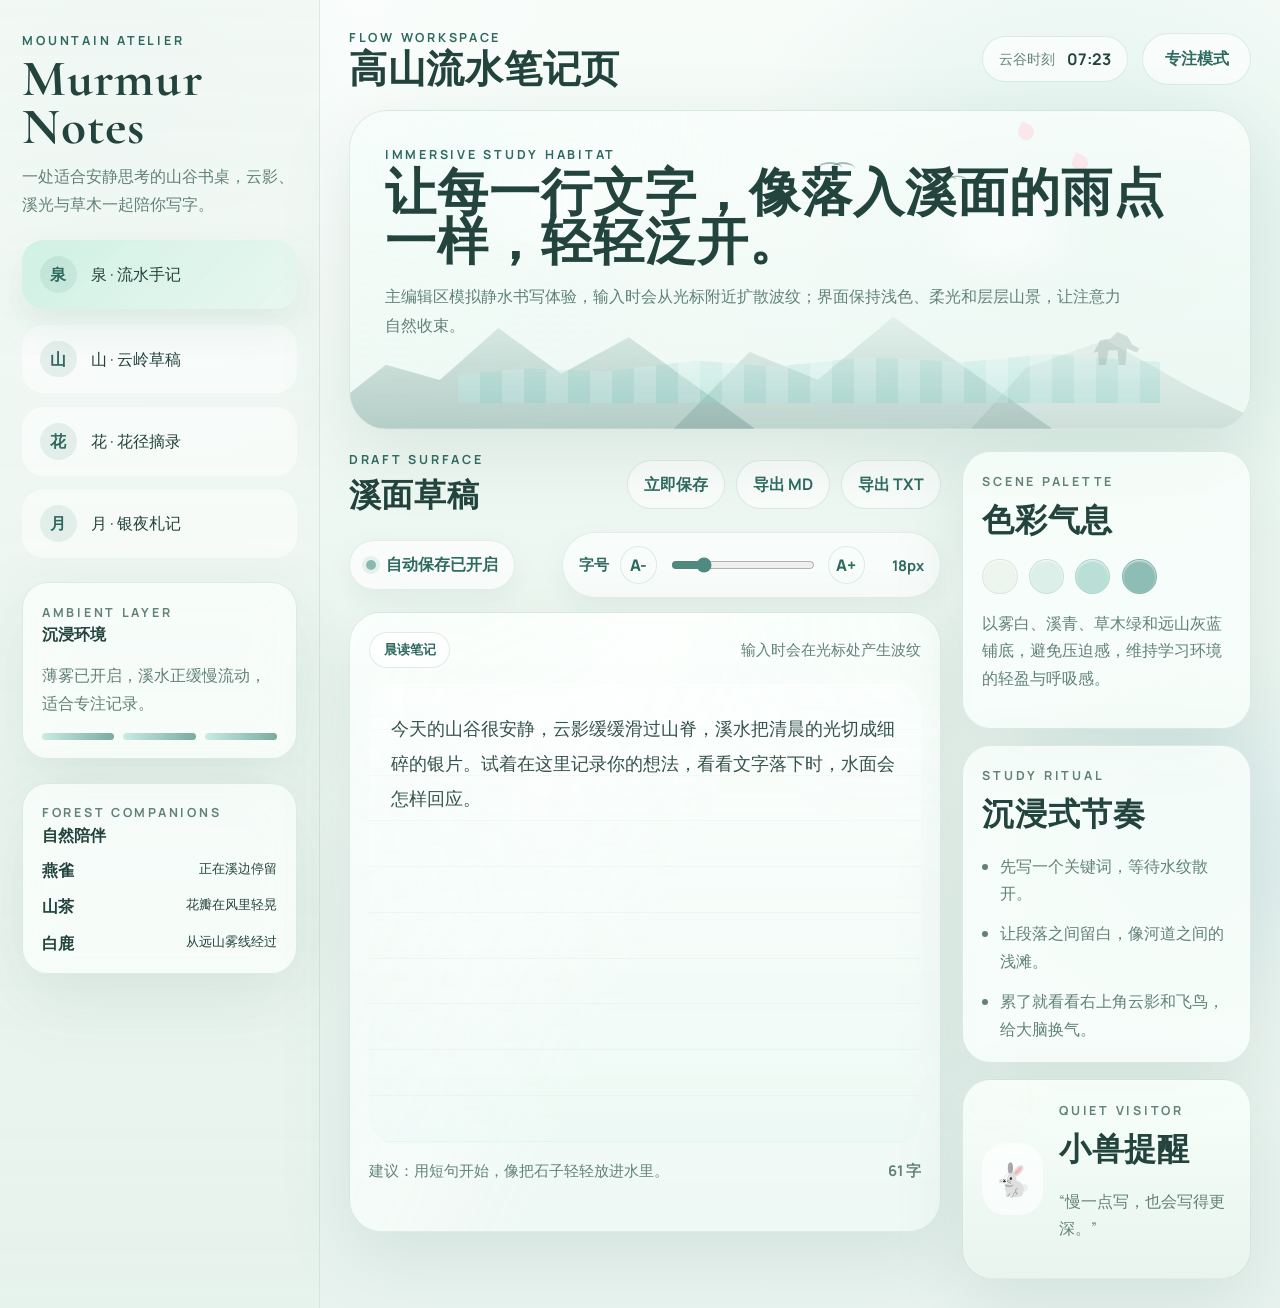
==== index.html @ 735c00b2 "Align sidebar labels on homepage" ====
<!DOCTYPE html>
<html lang="zh-CN">
<head>
  <meta charset="UTF-8">
  <meta name="viewport" content="width=device-width, initial-scale=1.0">
  <title>山溪笔记工作区</title>
  <link rel="preconnect" href="https://fonts.googleapis.com">
  <link rel="preconnect" href="https://fonts.gstatic.com" crossorigin>
  <link href="https://fonts.googleapis.com/css2?family=Cormorant+Garamond:wght@500;600;700&family=Manrope:wght@400;500;600;700&display=swap" rel="stylesheet">
  <link rel="stylesheet" href="./styles.css">
</head>
<body>
  <div class="app-shell">
    <aside class="sidebar">
      <div class="brand-block">
        <p class="eyebrow">Mountain Atelier</p>
        <h1>Murmur Notes</h1>
        <p class="brand-copy">一处适合安静思考的山谷书桌，云影、溪光与草木一起陪你写字。</p>
      </div>

      <nav class="sidebar-nav" aria-label="主导航">
        <a class="nav-item active" href="./index.html" aria-current="page">
          <span class="nav-icon">泉</span>
          <span>泉 · 流水手记</span>
        </a>
        <a class="nav-item" href="./mountain.html">
          <span class="nav-icon">山</span>
          <span>山 · 云岭草稿</span>
        </a>
        <a class="nav-item" href="./flower.html">
          <span class="nav-icon">花</span>
          <span>花 · 花径摘录</span>
        </a>
        <a class="nav-item" href="./moon.html">
          <span class="nav-icon">月</span>
          <span>月 · 银夜札记</span>
        </a>
      </nav>

      <section class="sidebar-card ambient-card">
        <div class="card-head">
          <p class="eyebrow">Ambient Layer</p>
          <strong>沉浸环境</strong>
        </div>
        <p>薄雾已开启，溪水正缓慢流动，适合专注记录。</p>
        <div class="ambient-meter" aria-hidden="true">
          <span></span>
          <span></span>
          <span></span>
        </div>
      </section>

      <section class="sidebar-card companions-card">
        <div class="card-head">
          <p class="eyebrow">Forest Companions</p>
          <strong>自然陪伴</strong>
        </div>
        <ul class="companion-list">
          <li><span>燕雀</span><small>正在溪边停留</small></li>
          <li><span>山茶</span><small>花瓣在风里轻晃</small></li>
          <li><span>白鹿</span><small>从远山雾线经过</small></li>
        </ul>
      </section>
    </aside>

    <main class="workspace">
      <header class="topbar">
        <div>
          <p class="eyebrow">Flow Workspace</p>
          <h2>高山流水笔记页</h2>
        </div>
        <div class="topbar-actions">
          <div class="time-pill">
            <span>云谷时刻</span>
            <strong id="clock">--:--</strong>
          </div>
          <button class="pill-button" type="button">专注模式</button>
        </div>
      </header>

      <section class="hero-panel">
        <div class="hero-backdrop" aria-hidden="true">
          <div class="mountain mountain-a"></div>
          <div class="mountain mountain-b"></div>
          <div class="mountain mountain-c"></div>
          <div class="river"></div>
          <div class="mist mist-a"></div>
          <div class="mist mist-b"></div>
          <div class="petal petal-a"></div>
          <div class="petal petal-b"></div>
          <div class="bird bird-a"></div>
          <div class="bird bird-b"></div>
          <div class="deer"></div>
        </div>

        <div class="hero-copy">
          <p class="eyebrow">Immersive Study Habitat</p>
          <h3>让每一行文字，像落入溪面的雨点一样，轻轻泛开。</h3>
          <p>主编辑区模拟静水书写体验，输入时会从光标附近扩散波纹；界面保持浅色、柔光和层层山景，让注意力自然收束。</p>
        </div>
      </section>

      <section class="content-grid">
        <section class="editor-panel">
          <div class="panel-head">
            <div>
              <p class="eyebrow">Draft Surface</p>
              <h3>溪面草稿</h3>
            </div>
            <div class="panel-tools" aria-label="编辑操作">
              <button id="saveNoteBtn" type="button">立即保存</button>
              <button id="exportMarkdownBtn" type="button">导出 MD</button>
              <button id="exportTextBtn" type="button">导出 TXT</button>
            </div>
          </div>

          <div class="editor-controls" aria-label="编辑设置">
            <div class="workspace-meta">
              <div class="save-state" id="saveState" data-state="saved">
                <span class="save-dot" aria-hidden="true"></span>
                <strong id="saveStateText">自动保存已开启</strong>
              </div>
            </div>
            <div class="font-size-control">
              <span class="control-label">字号</span>
              <button class="size-button" id="decreaseFont" type="button" aria-label="减小字号">A-</button>
              <input
                class="size-slider"
                id="fontSizeSlider"
                type="range"
                min="16"
                max="26"
                step="1"
                value="18"
                aria-label="调整编辑区字号"
              >
              <button class="size-button" id="increaseFont" type="button" aria-label="增大字号">A+</button>
              <strong class="size-value" id="fontSizeValue">18px</strong>
            </div>
          </div>

          <div class="editor-wrap" id="editorWrap">
            <div class="water-sheen" aria-hidden="true"></div>
            <div class="editor-header">
              <span class="tag">晨读笔记</span>
              <span class="hint">输入时会在光标处产生波纹</span>
            </div>
            <div
              class="editor"
              id="editor"
              contenteditable="true"
              spellcheck="false"
              aria-label="笔记编辑区"
            >今天的山谷很安静，云影缓缓滑过山脊，溪水把清晨的光切成细碎的银片。试着在这里记录你的想法，看看文字落下时，水面会怎样回应。</div>
            <div class="editor-footer">
              <span>建议：用短句开始，像把石子轻轻放进水里。</span>
              <strong id="charCount">52 字</strong>
            </div>
            <div class="ripple-layer" id="rippleLayer" aria-hidden="true"></div>
          </div>
        </section>

        <aside class="insight-column">
          <article class="floating-card palette-card">
            <p class="eyebrow">Scene Palette</p>
            <h3>色彩气息</h3>
            <div class="swatches" aria-hidden="true">
              <span style="--swatch:#edf5ef;"></span>
              <span style="--swatch:#dcefe9;"></span>
              <span style="--swatch:#badfd6;"></span>
              <span style="--swatch:#8dbdb5;"></span>
            </div>
            <p>以雾白、溪青、草木绿和远山灰蓝铺底，避免压迫感，维持学习环境的轻盈与呼吸感。</p>
          </article>

          <article class="floating-card ritual-card">
            <p class="eyebrow">Study Ritual</p>
            <h3>沉浸式节奏</h3>
            <ul>
              <li>先写一个关键词，等待水纹散开。</li>
              <li>让段落之间留白，像河道之间的浅滩。</li>
              <li>累了就看看右上角云影和飞鸟，给大脑换气。</li>
            </ul>
          </article>

          <article class="floating-card creature-card">
            <div class="creature-mark" aria-hidden="true">🐇</div>
            <div>
              <p class="eyebrow">Quiet Visitor</p>
              <h3>小兽提醒</h3>
              <p>“慢一点写，也会写得更深。”</p>
            </div>
          </article>
        </aside>
      </section>
    </main>
  </div>

  <script src="./script.js"></script>
</body>
</html>
---- styles.css ----
:root {
  --bg: #eef6f0;
  --bg-soft: #f8fbf7;
  --panel: rgba(251, 255, 252, 0.72);
  --panel-strong: rgba(248, 254, 251, 0.88);
  --line: rgba(76, 121, 110, 0.14);
  --text: #23433d;
  --muted: #62817a;
  --accent: #4d8a7f;
  --accent-deep: #2f6a60;
  --glow: rgba(106, 185, 170, 0.22);
  --shadow: 0 24px 70px rgba(83, 125, 113, 0.14);
}

* {
  box-sizing: border-box;
}

html {
  scroll-behavior: smooth;
}

body {
  margin: 0;
  min-height: 100vh;
  font-family: "Manrope", "Segoe UI", sans-serif;
  color: var(--text);
  background:
    radial-gradient(circle at top left, rgba(255, 255, 255, 0.92), transparent 32%),
    radial-gradient(circle at 85% 18%, rgba(161, 215, 202, 0.28), transparent 24%),
    linear-gradient(180deg, #f7fcf9 0%, #edf7f1 42%, #e8f3ef 100%);
  overflow-x: hidden;
}

body::before,
body::after {
  content: "";
  position: fixed;
  inset: auto;
  pointer-events: none;
  z-index: 0;
}

body::before {
  top: -12rem;
  left: -10rem;
  width: 34rem;
  height: 34rem;
  background: radial-gradient(circle, rgba(194, 232, 220, 0.42), transparent 62%);
  filter: blur(10px);
}

body::after {
  right: -8rem;
  bottom: -10rem;
  width: 28rem;
  height: 28rem;
  background: radial-gradient(circle, rgba(173, 210, 225, 0.34), transparent 62%);
  filter: blur(14px);
}

.app-shell {
  position: relative;
  z-index: 1;
  display: grid;
  grid-template-columns: 320px minmax(0, 1fr);
  min-height: 100vh;
}

.sidebar {
  display: flex;
  flex-direction: column;
  gap: 1.5rem;
  padding: 2rem 1.4rem;
  background: linear-gradient(180deg, rgba(241, 248, 244, 0.88), rgba(230, 242, 236, 0.74));
  backdrop-filter: blur(26px);
  border-right: 1px solid rgba(116, 165, 151, 0.18);
}

.brand-block h1,
.topbar h2,
.hero-copy h3,
.panel-head h3,
.floating-card h3 {
  font-family: "Cormorant Garamond", Georgia, serif;
  letter-spacing: 0.02em;
}

.brand-block h1 {
  margin: 0.35rem 0 0.65rem;
  font-size: clamp(2.5rem, 4vw, 3.4rem);
  font-weight: 700;
  line-height: 0.95;
}

.brand-copy {
  margin: 0;
  color: var(--muted);
  line-height: 1.75;
}

.eyebrow {
  margin: 0;
  color: var(--accent-deep);
  font-size: 0.78rem;
  font-weight: 700;
  letter-spacing: 0.22em;
  text-transform: uppercase;
}

.sidebar-nav {
  display: grid;
  gap: 0.85rem;
}

.nav-item {
  display: flex;
  align-items: center;
  gap: 0.9rem;
  padding: 1rem 1.1rem;
  border: 0;
  border-radius: 1.35rem;
  background: rgba(255, 255, 255, 0.48);
  color: var(--text);
  text-decoration: none;
  font: inherit;
  cursor: pointer;
  transition: transform 220ms ease, background 220ms ease, box-shadow 220ms ease;
}

.nav-item:hover,
.nav-item.active {
  transform: translateY(-2px);
  background: linear-gradient(135deg, rgba(205, 240, 226, 0.9), rgba(230, 247, 239, 0.82));
  box-shadow: 0 16px 35px rgba(102, 151, 136, 0.14);
}

.nav-icon {
  display: inline-grid;
  place-items: center;
  width: 2.3rem;
  height: 2.3rem;
  border-radius: 999px;
  background: rgba(82, 148, 133, 0.12);
  color: var(--accent-deep);
  font-weight: 700;
}

.sidebar-card,
.hero-panel,
.editor-wrap,
.floating-card {
  border: 1px solid var(--line);
  box-shadow: var(--shadow);
}

.sidebar-card {
  padding: 1.15rem;
  border-radius: 1.6rem;
  background: var(--panel);
  backdrop-filter: blur(22px);
}

.card-head {
  margin-bottom: 0.75rem;
}

.sidebar-card p,
.floating-card p,
.floating-card li {
  color: var(--muted);
  line-height: 1.72;
}

.ambient-meter {
  display: grid;
  grid-template-columns: repeat(3, 1fr);
  gap: 0.55rem;
  margin-top: 1rem;
}

.ambient-meter span {
  height: 0.4rem;
  border-radius: 999px;
  background: linear-gradient(90deg, rgba(117, 204, 188, 0.35), rgba(81, 143, 129, 0.75));
  animation: drift 3s ease-in-out infinite;
}

.ambient-meter span:nth-child(2) {
  animation-delay: 300ms;
}

.ambient-meter span:nth-child(3) {
  animation-delay: 600ms;
}

.companion-list {
  display: grid;
  gap: 0.85rem;
  margin: 0;
  padding: 0;
  list-style: none;
}

.companion-list li {
  display: flex;
  justify-content: space-between;
  gap: 1rem;
}

.companion-list span {
  color: var(--text);
  font-weight: 600;
}

.workspace {
  padding: 1.8rem;
}

.topbar {
  display: flex;
  align-items: center;
  justify-content: space-between;
  gap: 1rem;
  margin-bottom: 1.3rem;
}

.topbar h2 {
  margin: 0.3rem 0 0;
  font-size: clamp(2rem, 3vw, 3rem);
  line-height: 1;
}

.topbar-actions {
  display: flex;
  align-items: center;
  gap: 0.9rem;
}

.time-pill,
.pill-button,
.tag {
  border: 1px solid rgba(95, 149, 136, 0.18);
  background: rgba(255, 255, 255, 0.66);
  backdrop-filter: blur(14px);
}

.time-pill {
  display: flex;
  align-items: center;
  gap: 0.75rem;
  padding: 0.7rem 1rem;
  border-radius: 999px;
}

.time-pill span {
  color: var(--muted);
  font-size: 0.9rem;
}

.time-pill strong {
  font-size: 1rem;
}

.pill-button {
  padding: 0.85rem 1.35rem;
  border-radius: 999px;
  color: var(--accent-deep);
  font: inherit;
  font-weight: 700;
  cursor: pointer;
}

.hero-panel {
  position: relative;
  overflow: hidden;
  padding: 2.2rem;
  border-radius: 2.4rem;
  background:
    linear-gradient(180deg, rgba(251, 255, 253, 0.7), rgba(237, 248, 243, 0.86)),
    radial-gradient(circle at 10% 10%, rgba(221, 245, 238, 0.72), transparent 36%);
  min-height: 320px;
}

.hero-backdrop {
  position: absolute;
  inset: 0;
  overflow: hidden;
}

.mountain,
.river,
.mist,
.petal,
.bird,
.deer {
  position: absolute;
}

.mountain {
  bottom: 0;
  filter: blur(0.2px);
}

.mountain-a {
  left: -5%;
  width: 50%;
  height: 48%;
  background: linear-gradient(180deg, rgba(176, 207, 201, 0.16), rgba(101, 146, 138, 0.42));
  clip-path: polygon(0% 100%, 18% 58%, 30% 68%, 43% 34%, 57% 64%, 72% 40%, 100% 100%);
}

.mountain-b {
  right: 22%;
  width: 42%;
  height: 44%;
  background: linear-gradient(180deg, rgba(195, 224, 216, 0.12), rgba(113, 152, 145, 0.38));
  clip-path: polygon(0% 100%, 20% 45%, 38% 65%, 58% 20%, 79% 60%, 100% 100%);
}

.mountain-c {
  right: -3%;
  width: 34%;
  height: 40%;
  background: linear-gradient(180deg, rgba(218, 238, 230, 0.1), rgba(145, 173, 167, 0.32));
  clip-path: polygon(0% 100%, 18% 52%, 44% 30%, 72% 68%, 100% 100%);
}

.river {
  left: 12%;
  right: 10%;
  bottom: 8%;
  height: 25%;
  background:
    linear-gradient(180deg, rgba(225, 246, 242, 0.06), rgba(134, 210, 202, 0.3)),
    repeating-linear-gradient(90deg, rgba(255, 255, 255, 0.28) 0 22px, rgba(165, 218, 210, 0.12) 22px 44px);
  clip-path: polygon(0 64%, 10% 56%, 21% 60%, 34% 46%, 45% 54%, 58% 42%, 72% 48%, 84% 38%, 100% 48%, 100% 100%, 0 100%);
  animation: riverFlow 11s linear infinite;
}

.mist {
  border-radius: 999px;
  background: radial-gradient(circle, rgba(255, 255, 255, 0.72), transparent 70%);
  filter: blur(12px);
  opacity: 0.9;
}

.mist-a {
  top: 12%;
  left: 8%;
  width: 17rem;
  height: 6rem;
  animation: float 12s ease-in-out infinite;
}

.mist-b {
  top: 24%;
  right: 14%;
  width: 15rem;
  height: 5rem;
  animation: float 15s ease-in-out infinite reverse;
}

.petal {
  width: 1rem;
  height: 1rem;
  background: radial-gradient(circle at 30% 30%, rgba(255, 222, 231, 0.95), rgba(255, 191, 204, 0.45));
  border-radius: 0 70% 70% 70%;
  transform: rotate(25deg);
  opacity: 0.75;
}

.petal-a {
  right: 18%;
  top: 14%;
  animation: petalFall 9s linear infinite;
}

.petal-b {
  right: 24%;
  top: 4%;
  animation: petalFall 12s linear infinite 1.4s;
}

.bird {
  top: 16%;
  width: 1.5rem;
  height: 0.8rem;
  border-top: 2px solid rgba(72, 119, 110, 0.48);
  border-radius: 100% 100% 0 0;
}

.bird::after {
  content: "";
  position: absolute;
  left: 0.8rem;
  top: -2px;
  width: 1.5rem;
  height: 0.8rem;
  border-top: 2px solid rgba(72, 119, 110, 0.48);
  border-radius: 100% 100% 0 0;
}

.bird-a {
  left: 52%;
  animation: glide 15s linear infinite;
}

.bird-b {
  left: 65%;
  top: 20%;
  transform: scale(0.8);
  animation: glide 12s linear infinite reverse;
}

.deer {
  bottom: 20%;
  right: 12%;
  width: 3.5rem;
  height: 3rem;
  background: rgba(74, 108, 100, 0.18);
  clip-path: polygon(13% 74%, 25% 48%, 43% 45%, 56% 31%, 74% 40%, 82% 57%, 95% 65%, 91% 74%, 73% 65%, 70% 100%, 58% 100%, 56% 69%, 40% 69%, 35% 100%, 23% 100%, 21% 72%);
  filter: blur(0.3px);
}

.hero-copy {
  position: relative;
  z-index: 1;
}

.hero-copy {
  max-width: 52rem;
}

.hero-copy h3 {
  margin: 0.45rem 0 0.9rem;
  font-size: clamp(2.2rem, 4vw, 4.5rem);
  line-height: 0.95;
}

.hero-copy p:last-child {
  margin: 0;
  max-width: 46rem;
  color: var(--muted);
  line-height: 1.8;
  font-size: 1.02rem;
}

.content-grid {
  display: grid;
  grid-template-columns: minmax(0, 1.6fr) minmax(280px, 0.78fr);
  gap: 1.3rem;
  margin-top: 1.3rem;
}

.editor-panel,
.insight-column {
  min-width: 0;
}

.panel-head {
  display: flex;
  align-items: center;
  justify-content: space-between;
  gap: 1rem;
  margin-bottom: 0.9rem;
}

.panel-head h3,
.floating-card h3 {
  margin: 0.4rem 0 0;
  font-size: 2rem;
}

.panel-tools {
  display: flex;
  gap: 0.7rem;
  flex-wrap: wrap;
}

.panel-tools button {
  padding: 0.75rem 1rem;
  border: 1px solid rgba(88, 139, 128, 0.16);
  border-radius: 999px;
  background: rgba(255, 255, 255, 0.64);
  color: var(--accent-deep);
  font: inherit;
  font-weight: 700;
  cursor: pointer;
}

.editor-controls {
  display: flex;
  align-items: center;
  justify-content: space-between;
  gap: 1rem;
  margin-bottom: 0.9rem;
}

.workspace-meta {
  display: flex;
  align-items: center;
  gap: 0.75rem;
}

.save-state {
  display: inline-flex;
  align-items: center;
  gap: 0.65rem;
  padding: 0.78rem 1rem;
  border: 1px solid rgba(88, 139, 128, 0.14);
  border-radius: 999px;
  background: rgba(255, 255, 255, 0.64);
  color: var(--accent-deep);
  box-shadow: 0 10px 24px rgba(91, 139, 125, 0.08);
  backdrop-filter: blur(14px);
}

.save-dot {
  width: 0.62rem;
  height: 0.62rem;
  border-radius: 999px;
  background: rgba(94, 155, 142, 0.7);
  box-shadow: 0 0 0 0.25rem rgba(94, 155, 142, 0.12);
}

.save-state[data-state="dirty"] .save-dot {
  background: rgba(190, 150, 80, 0.9);
  box-shadow: 0 0 0 0.25rem rgba(190, 150, 80, 0.14);
}

.save-state[data-state="error"] .save-dot {
  background: rgba(190, 96, 96, 0.9);
  box-shadow: 0 0 0 0.25rem rgba(190, 96, 96, 0.14);
}

.font-size-control {
  display: inline-flex;
  align-items: center;
  gap: 0.7rem;
  padding: 0.8rem 1rem;
  border: 1px solid rgba(88, 139, 128, 0.14);
  border-radius: 999px;
  background: rgba(255, 255, 255, 0.62);
  box-shadow: 0 10px 26px rgba(91, 139, 125, 0.08);
  backdrop-filter: blur(14px);
}

.control-label,
.size-value {
  color: var(--accent-deep);
  font-size: 0.92rem;
}

.control-label {
  font-weight: 700;
}

.size-value {
  min-width: 3rem;
  text-align: right;
}

.size-button {
  width: 2.35rem;
  height: 2.35rem;
  border: 1px solid rgba(88, 139, 128, 0.16);
  border-radius: 999px;
  background: rgba(248, 253, 251, 0.9);
  color: var(--accent-deep);
  font: inherit;
  font-weight: 800;
  cursor: pointer;
}

.size-slider {
  width: 9rem;
  accent-color: var(--accent);
}

.editor-wrap {
  position: relative;
  overflow: hidden;
  border-radius: 2rem;
  padding: 1.2rem;
  background:
    linear-gradient(180deg, rgba(252, 255, 253, 0.88), rgba(239, 249, 245, 0.9)),
    radial-gradient(circle at top right, rgba(194, 238, 228, 0.42), transparent 28%);
  min-height: 620px;
}

.water-sheen {
  position: absolute;
  inset: 0;
  background:
    linear-gradient(115deg, transparent 15%, rgba(255, 255, 255, 0.35) 34%, transparent 52%),
    radial-gradient(circle at 18% 14%, rgba(188, 230, 219, 0.34), transparent 28%);
  mix-blend-mode: screen;
  animation: sheen 14s linear infinite;
  pointer-events: none;
}

.editor-header,
.editor-footer {
  position: relative;
  z-index: 2;
  display: flex;
  align-items: center;
  justify-content: space-between;
  gap: 1rem;
}

.editor-header {
  margin-bottom: 1rem;
}

.tag {
  display: inline-flex;
  align-items: center;
  padding: 0.45rem 0.85rem;
  border-radius: 999px;
  color: var(--accent-deep);
  font-size: 0.82rem;
  font-weight: 700;
}

.hint {
  color: var(--muted);
  font-size: 0.92rem;
}

.editor {
  position: relative;
  z-index: 2;
  min-height: 460px;
  padding: 1.7rem 1.4rem 2rem;
  border-radius: 1.7rem;
  background:
    linear-gradient(180deg, rgba(255, 255, 255, 0.46), rgba(225, 246, 241, 0.22)),
    repeating-linear-gradient(180deg, transparent 0 2.8rem, rgba(98, 151, 140, 0.08) 2.8rem 2.86rem);
  box-shadow: inset 0 1px 0 rgba(255, 255, 255, 0.75);
  outline: none;
  font-size: 1.1rem;
  line-height: 2.1;
  color: rgba(35, 67, 61, 0.92);
  caret-color: var(--accent-deep);
}

.editor:focus {
  box-shadow:
    inset 0 1px 0 rgba(255, 255, 255, 0.82),
    inset 0 0 0 1px rgba(98, 154, 143, 0.12),
    0 0 0 6px rgba(143, 208, 196, 0.12);
}

.editor.typing-wave {
  animation: textWave 900ms ease-out;
}

.editor::selection {
  background: rgba(150, 218, 207, 0.32);
}

.editor-footer {
  margin-top: 1rem;
  color: var(--muted);
  font-size: 0.92rem;
}

.ripple-layer {
  position: absolute;
  inset: 0;
  pointer-events: none;
}

.ripple {
  position: absolute;
  width: 1rem;
  height: 1rem;
  border: 1.2px solid rgba(108, 177, 164, 0.48);
  border-radius: 999px;
  transform: translate(-50%, -50%) scale(0.35);
  opacity: 0;
  animation: rippleSpread 2.2s cubic-bezier(0.2, 0.68, 0.12, 1) forwards;
}

.ripple::after {
  content: "";
  position: absolute;
  inset: 20%;
  border: 1px solid rgba(173, 225, 216, 0.52);
  border-radius: inherit;
}

.ripple::before {
  content: "";
  position: absolute;
  inset: 38%;
  border: 1px solid rgba(198, 236, 228, 0.42);
  border-radius: inherit;
}

.insight-column {
  display: grid;
  gap: 1rem;
}

.floating-card {
  padding: 1.2rem;
  border-radius: 1.8rem;
  background: var(--panel-strong);
  backdrop-filter: blur(18px);
}

.swatches {
  display: flex;
  gap: 0.7rem;
  margin: 1rem 0;
}

.swatches span {
  width: 2.2rem;
  aspect-ratio: 1;
  border-radius: 999px;
  background: var(--swatch);
  border: 1px solid rgba(86, 142, 130, 0.14);
  box-shadow: inset 0 1px 2px rgba(255, 255, 255, 0.8);
}

.ritual-card ul {
  display: grid;
  gap: 0.8rem;
  margin: 1rem 0 0;
  padding-left: 1.1rem;
}

.creature-card {
  display: flex;
  align-items: center;
  gap: 1rem;
  background:
    linear-gradient(180deg, rgba(248, 255, 251, 0.92), rgba(232, 244, 238, 0.92)),
    radial-gradient(circle at 10% 10%, rgba(240, 214, 183, 0.36), transparent 20%);
}

.creature-mark {
  display: grid;
  place-items: center;
  width: 4.5rem;
  height: 4.5rem;
  border-radius: 1.5rem;
  background: rgba(255, 255, 255, 0.62);
  font-size: 2rem;
}

@keyframes float {
  0%, 100% {
    transform: translate3d(0, 0, 0);
  }
  50% {
    transform: translate3d(26px, -10px, 0);
  }
}

@keyframes drift {
  0%, 100% {
    transform: scaleX(1);
    opacity: 0.72;
  }
  50% {
    transform: scaleX(0.82);
    opacity: 1;
  }
}

@keyframes riverFlow {
  0% {
    transform: translateX(-1.5%);
  }
  50% {
    transform: translateX(1.2%);
  }
  100% {
    transform: translateX(-1.5%);
  }
}

@keyframes petalFall {
  0% {
    transform: translate3d(0, 0, 0) rotate(25deg);
    opacity: 0;
  }
  10% {
    opacity: 0.8;
  }
  100% {
    transform: translate3d(-140px, 260px, 0) rotate(220deg);
    opacity: 0;
  }
}

@keyframes glide {
  0% {
    transform: translateX(-10px);
    opacity: 0;
  }
  10%,
  85% {
    opacity: 0.7;
  }
  100% {
    transform: translateX(110px);
    opacity: 0;
  }
}

@keyframes sheen {
  0% {
    transform: translateX(-20%);
  }
  100% {
    transform: translateX(20%);
  }
}

@keyframes rippleSpread {
  0% {
    opacity: 0.6;
    transform: translate(-50%, -50%) scale(0.18);
  }
  68% {
    opacity: 0.24;
  }
  100% {
    opacity: 0;
    transform: translate(-50%, -50%) scale(8.4);
  }
}

@keyframes textWave {
  0% {
    text-shadow: 0 0 0 rgba(102, 191, 176, 0);
    filter: saturate(1);
  }
  40% {
    text-shadow: 0 4px 14px rgba(123, 206, 192, 0.08);
    filter: saturate(1.03);
  }
  100% {
    text-shadow: 0 0 0 rgba(102, 191, 176, 0);
    filter: saturate(1);
  }
}

@media (max-width: 1180px) {
  .app-shell {
    grid-template-columns: 1fr;
  }

  .sidebar {
    border-right: 0;
    border-bottom: 1px solid rgba(116, 165, 151, 0.18);
  }

  .content-grid {
    grid-template-columns: 1fr;
  }
}

@media (max-width: 760px) {
  .workspace,
  .sidebar {
    padding: 1rem;
  }

  .topbar,
  .panel-head,
  .editor-controls,
  .editor-header,
  .editor-footer {
    flex-direction: column;
    align-items: flex-start;
  }

  .topbar-actions,
  .panel-tools,
  .font-size-control,
  .workspace-meta {
    width: 100%;
    flex-wrap: wrap;
  }

  .hero-panel,
  .editor-wrap,
  .floating-card,
  .sidebar-card {
    border-radius: 1.5rem;
  }

  .hero-panel {
    padding: 1.4rem;
    min-height: 420px;
  }

  .editor {
    min-height: 360px;
    font-size: 1rem;
    line-height: 1.95;
    padding: 1.2rem 1rem 1.4rem;
  }

  .editor-controls {
    align-items: stretch;
  }

  .font-size-control {
    border-radius: 1.2rem;
  }

  .size-slider {
    width: 100%;
  }
}

@media (prefers-reduced-motion: reduce) {
  *,
  *::before,
  *::after {
    animation-duration: 1ms !important;
    animation-iteration-count: 1 !important;
    transition-duration: 1ms !important;
    scroll-behavior: auto !important;
  }
}
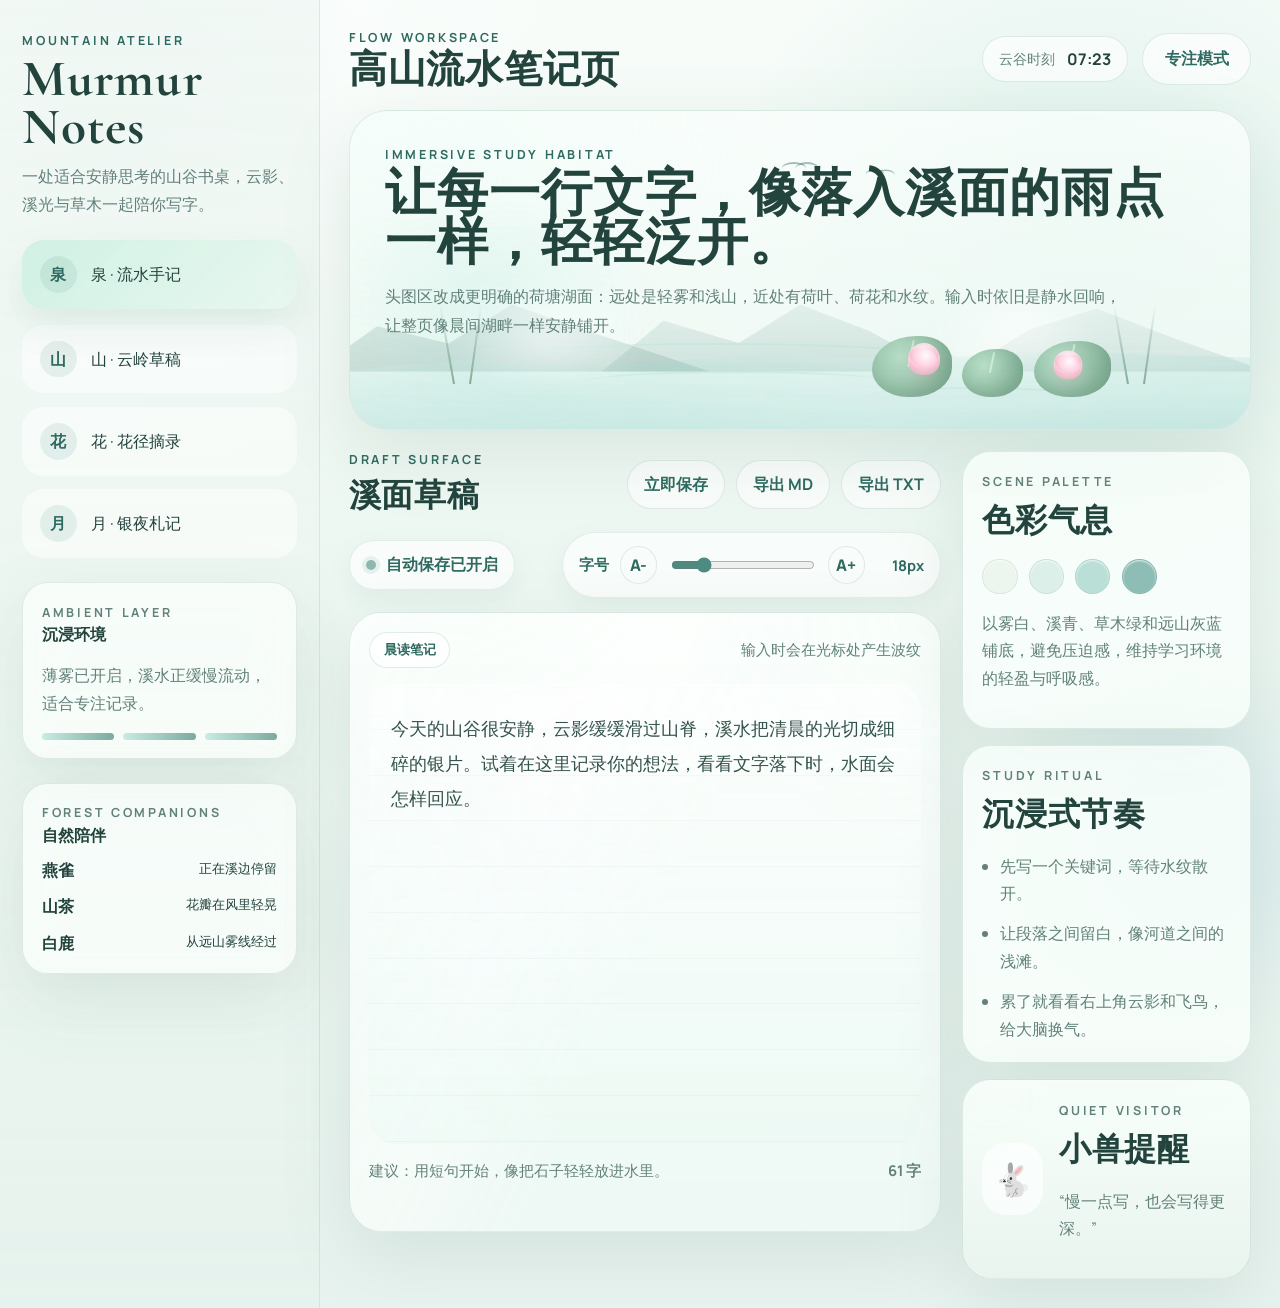
==== commit c0d46954: "Refine lake and mountain hero scenes" ====
--- a/index.html
+++ b/index.html
@@ -80,23 +80,31 @@
 
       <section class="hero-panel">
         <div class="hero-backdrop" aria-hidden="true">
-          <div class="mountain mountain-a"></div>
-          <div class="mountain mountain-b"></div>
-          <div class="mountain mountain-c"></div>
-          <div class="river"></div>
-          <div class="mist mist-a"></div>
-          <div class="mist mist-b"></div>
-          <div class="petal petal-a"></div>
-          <div class="petal petal-b"></div>
+          <div class="lake-glow"></div>
+          <div class="far-ridge ridge-a"></div>
+          <div class="far-ridge ridge-b"></div>
+          <div class="far-ridge ridge-c"></div>
+          <div class="lake-sheet"></div>
+          <div class="water-band water-band-a"></div>
+          <div class="water-band water-band-b"></div>
+          <div class="water-band water-band-c"></div>
+          <div class="shore-mist shore-mist-a"></div>
+          <div class="shore-mist shore-mist-b"></div>
+          <div class="lotus-pad lotus-pad-a"></div>
+          <div class="lotus-pad lotus-pad-b"></div>
+          <div class="lotus-pad lotus-pad-c"></div>
+          <div class="lotus-flower lotus-flower-a"></div>
+          <div class="lotus-flower lotus-flower-b"></div>
+          <div class="reeds reeds-a"></div>
+          <div class="reeds reeds-b"></div>
           <div class="bird bird-a"></div>
           <div class="bird bird-b"></div>
-          <div class="deer"></div>
         </div>
 
         <div class="hero-copy">
           <p class="eyebrow">Immersive Study Habitat</p>
           <h3>让每一行文字，像落入溪面的雨点一样，轻轻泛开。</h3>
-          <p>主编辑区模拟静水书写体验，输入时会从光标附近扩散波纹；界面保持浅色、柔光和层层山景，让注意力自然收束。</p>
+          <p>头图区改成更明确的荷塘湖面：远处是轻雾和浅山，近处有荷叶、荷花和水纹。输入时依旧是静水回响，让整页像晨间湖畔一样安静铺开。</p>
         </div>
       </section>
 
--- a/styles.css
+++ b/styles.css
@@ -288,98 +288,228 @@
   overflow: hidden;
 }
 
-.mountain,
-.river,
-.mist,
-.petal,
+.lake-glow,
+.far-ridge,
+.lake-sheet,
+.water-band,
+.shore-mist,
+.lotus-pad,
+.lotus-flower,
+.reeds,
 .bird,
-.deer {
+.reeds::before,
+.reeds::after {
   position: absolute;
 }
 
-.mountain {
+.lake-glow {
+  inset: auto auto 6% -8%;
+  width: 26rem;
+  height: 12rem;
+  background: radial-gradient(circle, rgba(202, 238, 229, 0.46), transparent 68%);
+  filter: blur(16px);
+}
+
+.far-ridge {
+  bottom: 18%;
+  filter: blur(0.1px);
+}
+
+.ridge-a {
+  left: -4%;
+  width: 44%;
+  height: 34%;
+  background: linear-gradient(180deg, rgba(173, 205, 197, 0.14), rgba(124, 165, 156, 0.34));
+  clip-path: polygon(0 100%, 16% 58%, 34% 74%, 50% 38%, 72% 66%, 100% 100%);
+}
+
+.ridge-b {
+  left: 28%;
+  width: 38%;
+  height: 32%;
+  background: linear-gradient(180deg, rgba(187, 218, 210, 0.12), rgba(133, 174, 165, 0.3));
+  clip-path: polygon(0 100%, 18% 50%, 40% 72%, 58% 34%, 78% 60%, 100% 100%);
+}
+
+.ridge-c {
+  right: -2%;
+  width: 34%;
+  height: 30%;
+  background: linear-gradient(180deg, rgba(198, 226, 218, 0.1), rgba(146, 181, 173, 0.28));
+  clip-path: polygon(0 100%, 22% 56%, 44% 34%, 70% 66%, 100% 100%);
+}
+
+.lake-sheet {
+  left: 0;
+  right: 0;
+  bottom: -2%;
+  height: 33%;
+  background:
+    linear-gradient(180deg, rgba(203, 239, 232, 0.1), rgba(132, 203, 196, 0.34)),
+    linear-gradient(90deg, rgba(255, 255, 255, 0.18), rgba(186, 228, 219, 0.08) 32%, rgba(255, 255, 255, 0.14) 58%, rgba(158, 213, 203, 0.08));
+  clip-path: polygon(0 38%, 14% 28%, 28% 34%, 44% 24%, 60% 30%, 76% 20%, 100% 26%, 100% 100%, 0 100%);
+}
+
+.water-band {
+  left: 14%;
+  border-top: 2px solid rgba(179, 229, 219, 0.46);
+  border-radius: 100% 100% 0 0;
+  opacity: 0.9;
+  animation: lakeShimmer 7.5s ease-in-out infinite;
+}
+
+.water-band-a {
+  width: 54%;
+  height: 2.2rem;
+  bottom: 16%;
+}
+
+.water-band-b {
+  width: 34%;
+  height: 1.4rem;
+  bottom: 11%;
+  left: 26%;
+  animation-delay: 1.4s;
+}
+
+.water-band-c {
+  width: 22%;
+  height: 1rem;
+  bottom: 8%;
+  left: 58%;
+  animation-delay: 2.2s;
+}
+
+.shore-mist {
+  border-radius: 999px;
+  background: radial-gradient(circle, rgba(255, 255, 255, 0.78), transparent 72%);
+  filter: blur(14px);
+  opacity: 0.76;
+}
+
+.shore-mist-a {
+  width: 16rem;
+  height: 4.8rem;
+  left: 8%;
+  bottom: 18%;
+}
+
+.shore-mist-b {
+  width: 13rem;
+  height: 4rem;
+  right: 14%;
+  bottom: 20%;
+}
+
+.lotus-pad {
+  bottom: 10%;
+  border-radius: 58% 42% 52% 48%;
+  background:
+    radial-gradient(circle at 35% 35%, rgba(180, 221, 197, 0.92), rgba(104, 155, 127, 0.88));
+  box-shadow: inset -8px -8px 14px rgba(76, 120, 95, 0.18);
+}
+
+.lotus-pad::after {
+  content: "";
+  position: absolute;
+  top: 6%;
+  left: 48%;
+  width: 2px;
+  height: 44%;
+  background: rgba(235, 251, 238, 0.54);
+  transform: rotate(12deg);
+}
+
+.lotus-pad-a {
+  left: 58%;
+  width: 5rem;
+  height: 3.8rem;
+}
+
+.lotus-pad-b {
+  left: 68%;
+  width: 3.8rem;
+  height: 3rem;
+}
+
+.lotus-pad-c {
+  left: 76%;
+  width: 4.8rem;
+  height: 3.5rem;
+}
+
+.lotus-flower {
+  width: 2rem;
+  height: 2rem;
+  border-radius: 50% 50% 44% 44%;
+  background:
+    radial-gradient(circle at 50% 30%, rgba(255, 249, 253, 0.98), rgba(255, 208, 223, 0.86) 58%, rgba(236, 151, 181, 0.72));
+  box-shadow: 0 8px 20px rgba(230, 164, 188, 0.18);
+}
+
+.lotus-flower::before,
+.lotus-flower::after {
+  content: "";
+  position: absolute;
+  inset: 0;
+  margin: auto;
+  width: 1.85rem;
+  height: 1.2rem;
+  border-radius: 50% 50% 44% 44%;
+  background: inherit;
+}
+
+.lotus-flower::before {
+  transform: rotate(-28deg);
+}
+
+.lotus-flower::after {
+  transform: rotate(28deg);
+}
+
+.lotus-flower-a {
+  left: 62%;
+  bottom: 17%;
+}
+
+.lotus-flower-b {
+  left: 78%;
+  bottom: 15%;
+  transform: scale(0.9);
+}
+
+.reeds {
+  bottom: 14%;
+  width: 4rem;
+  height: 5rem;
+}
+
+.reeds::before,
+.reeds::after {
+  content: "";
   bottom: 0;
-  filter: blur(0.2px);
-}
-
-.mountain-a {
-  left: -5%;
-  width: 50%;
-  height: 48%;
-  background: linear-gradient(180deg, rgba(176, 207, 201, 0.16), rgba(101, 146, 138, 0.42));
-  clip-path: polygon(0% 100%, 18% 58%, 30% 68%, 43% 34%, 57% 64%, 72% 40%, 100% 100%);
-}
-
-.mountain-b {
-  right: 22%;
-  width: 42%;
-  height: 44%;
-  background: linear-gradient(180deg, rgba(195, 224, 216, 0.12), rgba(113, 152, 145, 0.38));
-  clip-path: polygon(0% 100%, 20% 45%, 38% 65%, 58% 20%, 79% 60%, 100% 100%);
-}
-
-.mountain-c {
-  right: -3%;
-  width: 34%;
-  height: 40%;
-  background: linear-gradient(180deg, rgba(218, 238, 230, 0.1), rgba(145, 173, 167, 0.32));
-  clip-path: polygon(0% 100%, 18% 52%, 44% 30%, 72% 68%, 100% 100%);
-}
-
-.river {
-  left: 12%;
-  right: 10%;
-  bottom: 8%;
-  height: 25%;
-  background:
-    linear-gradient(180deg, rgba(225, 246, 242, 0.06), rgba(134, 210, 202, 0.3)),
-    repeating-linear-gradient(90deg, rgba(255, 255, 255, 0.28) 0 22px, rgba(165, 218, 210, 0.12) 22px 44px);
-  clip-path: polygon(0 64%, 10% 56%, 21% 60%, 34% 46%, 45% 54%, 58% 42%, 72% 48%, 84% 38%, 100% 48%, 100% 100%, 0 100%);
-  animation: riverFlow 11s linear infinite;
-}
-
-.mist {
-  border-radius: 999px;
-  background: radial-gradient(circle, rgba(255, 255, 255, 0.72), transparent 70%);
-  filter: blur(12px);
-  opacity: 0.9;
-}
-
-.mist-a {
-  top: 12%;
-  left: 8%;
-  width: 17rem;
-  height: 6rem;
-  animation: float 12s ease-in-out infinite;
-}
-
-.mist-b {
-  top: 24%;
-  right: 14%;
-  width: 15rem;
-  height: 5rem;
-  animation: float 15s ease-in-out infinite reverse;
-}
-
-.petal {
-  width: 1rem;
-  height: 1rem;
-  background: radial-gradient(circle at 30% 30%, rgba(255, 222, 231, 0.95), rgba(255, 191, 204, 0.45));
-  border-radius: 0 70% 70% 70%;
-  transform: rotate(25deg);
-  opacity: 0.75;
-}
-
-.petal-a {
-  right: 18%;
-  top: 14%;
-  animation: petalFall 9s linear infinite;
-}
-
-.petal-b {
-  right: 24%;
-  top: 4%;
-  animation: petalFall 12s linear infinite 1.4s;
+  width: 2px;
+  height: 100%;
+  background: linear-gradient(180deg, rgba(115, 155, 132, 0), rgba(115, 155, 132, 0.8));
+  transform-origin: bottom center;
+}
+
+.reeds::before {
+  left: 0.8rem;
+  transform: rotate(-10deg);
+}
+
+.reeds::after {
+  left: 1.8rem;
+  transform: rotate(8deg);
+}
+
+.reeds-a {
+  left: 10%;
+}
+
+.reeds-b {
+  right: 8%;
 }
 
 .bird {
@@ -402,25 +532,15 @@
 }
 
 .bird-a {
-  left: 52%;
+  left: 48%;
   animation: glide 15s linear infinite;
 }
 
 .bird-b {
-  left: 65%;
-  top: 20%;
+  left: 57%;
+  top: 18%;
   transform: scale(0.8);
   animation: glide 12s linear infinite reverse;
-}
-
-.deer {
-  bottom: 20%;
-  right: 12%;
-  width: 3.5rem;
-  height: 3rem;
-  background: rgba(74, 108, 100, 0.18);
-  clip-path: polygon(13% 74%, 25% 48%, 43% 45%, 56% 31%, 74% 40%, 82% 57%, 95% 65%, 91% 74%, 73% 65%, 70% 100%, 58% 100%, 56% 69%, 40% 69%, 35% 100%, 23% 100%, 21% 72%);
-  filter: blur(0.3px);
 }
 
 .hero-copy {
@@ -773,29 +893,18 @@
   }
 }
 
-@keyframes riverFlow {
+@keyframes lakeShimmer {
   0% {
-    transform: translateX(-1.5%);
+    transform: translateX(0) scaleX(1);
+    opacity: 0.74;
   }
   50% {
-    transform: translateX(1.2%);
+    transform: translateX(1.4%) scaleX(1.03);
+    opacity: 1;
   }
   100% {
-    transform: translateX(-1.5%);
-  }
-}
-
-@keyframes petalFall {
-  0% {
-    transform: translate3d(0, 0, 0) rotate(25deg);
-    opacity: 0;
-  }
-  10% {
-    opacity: 0.8;
-  }
-  100% {
-    transform: translate3d(-140px, 260px, 0) rotate(220deg);
-    opacity: 0;
+    transform: translateX(0) scaleX(1);
+    opacity: 0.74;
   }
 }
 
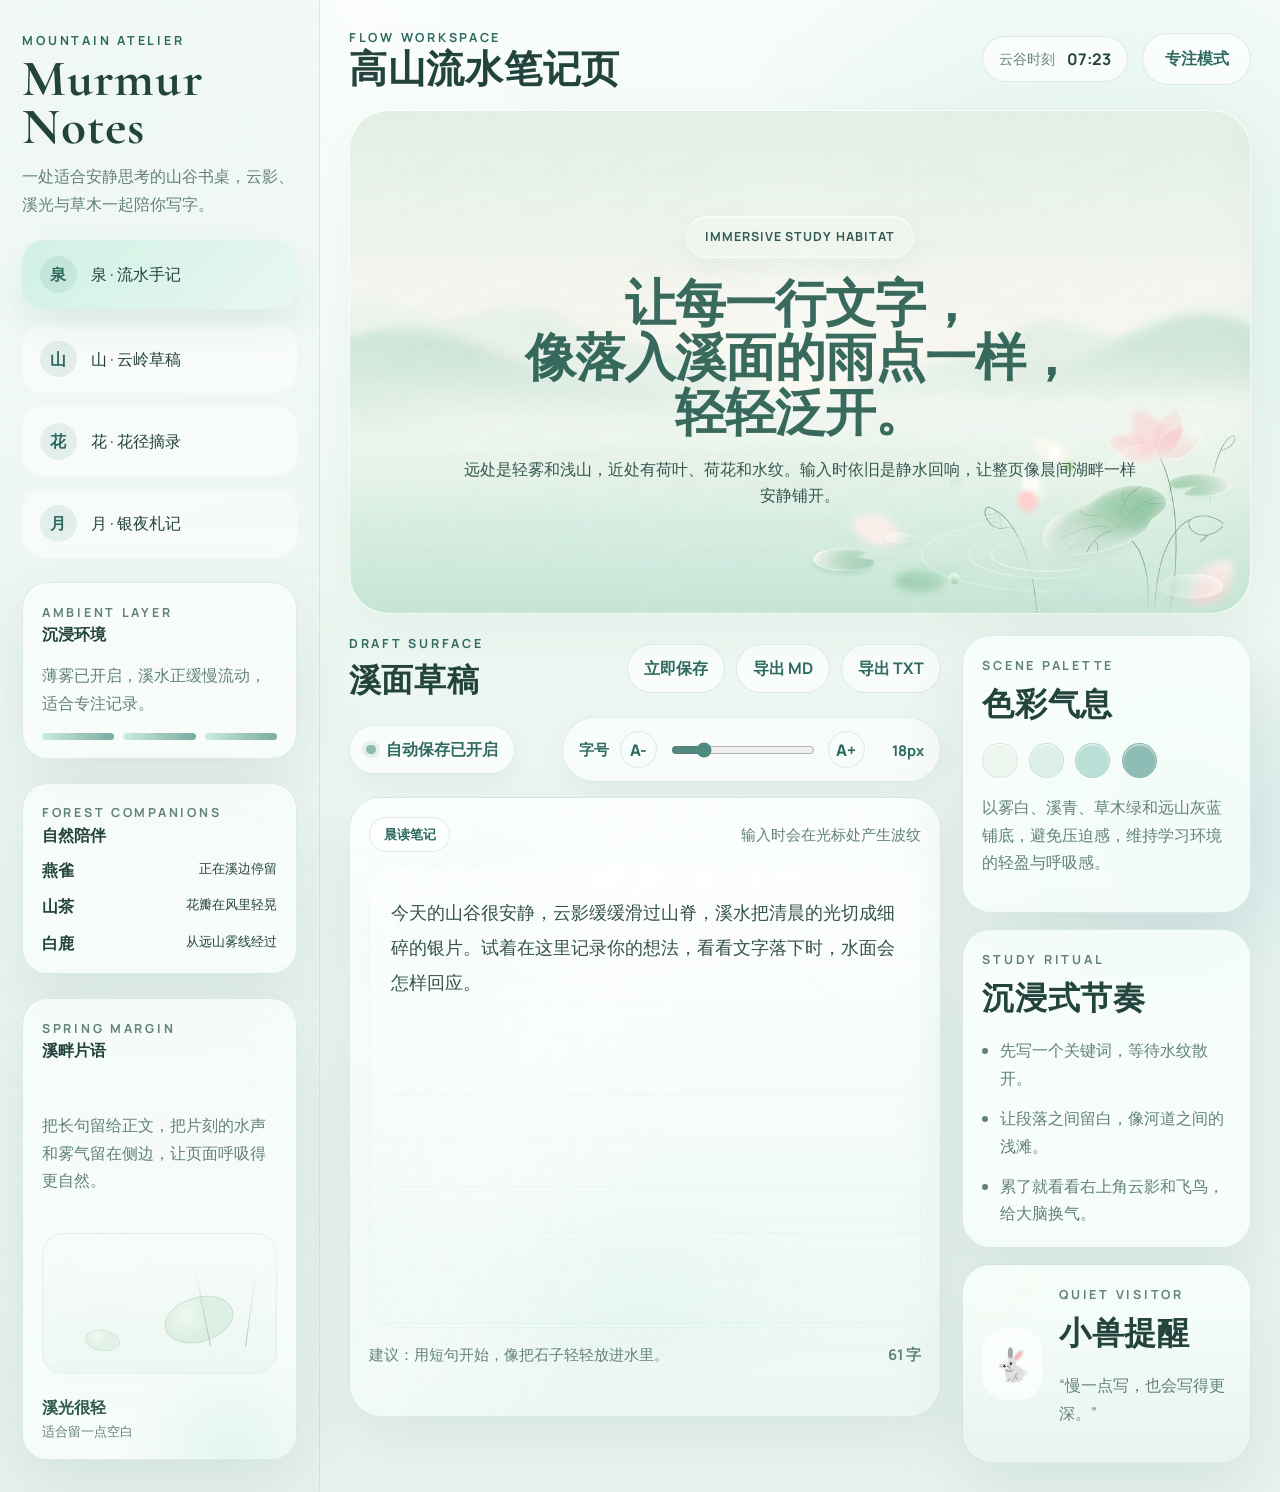
==== commit 8dd48311: "Update spring and mountain theme visuals" ====
--- a/index.html
+++ b/index.html
@@ -61,6 +61,26 @@
           <li><span>白鹿</span><small>从远山雾线经过</small></li>
         </ul>
       </section>
+
+      <section class="sidebar-card sidebar-scene-card">
+        <div class="card-head">
+          <p class="eyebrow">Spring Margin</p>
+          <strong>溪畔片语</strong>
+        </div>
+        <p>把长句留给正文，把片刻的水声和雾气留在侧边，让页面呼吸得更自然。</p>
+        <div class="scene-card-visual" aria-hidden="true">
+          <div class="scene-ripple ripple-a"></div>
+          <div class="scene-ripple ripple-b"></div>
+          <div class="scene-leaf leaf-a"></div>
+          <div class="scene-leaf leaf-b"></div>
+          <div class="scene-reed reed-a"></div>
+          <div class="scene-reed reed-b"></div>
+        </div>
+        <div class="scene-note">
+          <span>溪光很轻</span>
+          <small>适合留一点空白</small>
+        </div>
+      </section>
     </aside>
 
     <main class="workspace">
@@ -78,9 +98,16 @@
         </div>
       </header>
 
-      <section class="hero-panel">
+      <section class="hero-panel hero-panel-image">
+        <img
+          class="hero-reference-art"
+          src="./index1.png"
+          alt="泉主题头图：浅雾湖面、远山与右下角荷塘的沉浸式学习栖居画面"
+        >
         <div class="hero-backdrop" aria-hidden="true">
+          <div class="spring-eye"></div>
           <div class="lake-glow"></div>
+          <div class="water-reflection"></div>
           <div class="far-ridge ridge-a"></div>
           <div class="far-ridge ridge-b"></div>
           <div class="far-ridge ridge-c"></div>
@@ -88,13 +115,30 @@
           <div class="water-band water-band-a"></div>
           <div class="water-band water-band-b"></div>
           <div class="water-band water-band-c"></div>
+          <div class="water-band water-band-d"></div>
           <div class="shore-mist shore-mist-a"></div>
           <div class="shore-mist shore-mist-b"></div>
+          <div class="shore-mist shore-mist-c"></div>
           <div class="lotus-pad lotus-pad-a"></div>
           <div class="lotus-pad lotus-pad-b"></div>
           <div class="lotus-pad lotus-pad-c"></div>
-          <div class="lotus-flower lotus-flower-a"></div>
-          <div class="lotus-flower lotus-flower-b"></div>
+          <div class="lotus-flower lotus-flower-a lotus-flower-open" aria-hidden="true">
+            <span class="petal petal-1"></span>
+            <span class="petal petal-2"></span>
+            <span class="petal petal-3"></span>
+            <span class="petal petal-4"></span>
+            <span class="petal petal-5"></span>
+            <span class="petal petal-6"></span>
+            <span class="lotus-core"></span>
+          </div>
+          <div class="lotus-flower lotus-flower-b lotus-flower-half" aria-hidden="true">
+            <span class="petal petal-1"></span>
+            <span class="petal petal-2"></span>
+            <span class="petal petal-3"></span>
+            <span class="petal petal-4"></span>
+            <span class="lotus-core"></span>
+          </div>
+          <div class="lotus-flower lotus-flower-c" aria-hidden="true"></div>
           <div class="reeds reeds-a"></div>
           <div class="reeds reeds-b"></div>
           <div class="bird bird-a"></div>
@@ -103,8 +147,12 @@
 
         <div class="hero-copy">
           <p class="eyebrow">Immersive Study Habitat</p>
-          <h3>让每一行文字，像落入溪面的雨点一样，轻轻泛开。</h3>
-          <p>头图区改成更明确的荷塘湖面：远处是轻雾和浅山，近处有荷叶、荷花和水纹。输入时依旧是静水回响，让整页像晨间湖畔一样安静铺开。</p>
+          <h3>
+            <span>让每一行文字，</span>
+            <span>像落入溪面的雨点一样，</span>
+            <span>轻轻泛开。</span>
+          </h3>
+          <p>远处是轻雾和浅山，近处有荷叶、荷花和水纹。输入时依旧是静水回响，让整页像晨间湖畔一样安静铺开。</p>
         </div>
       </section>
 
--- a/styles.css
+++ b/styles.css
@@ -194,6 +194,123 @@
   animation-delay: 600ms;
 }
 
+.sidebar-scene-card {
+  position: relative;
+  flex: 1;
+  min-height: 16rem;
+  display: flex;
+  flex-direction: column;
+  justify-content: space-between;
+  gap: 1rem;
+  overflow: hidden;
+}
+
+.sidebar-scene-card::before {
+  content: "";
+  position: absolute;
+  inset: auto -18% -24% auto;
+  width: 14rem;
+  height: 14rem;
+  background: radial-gradient(circle, rgba(192, 232, 222, 0.36), transparent 66%);
+  filter: blur(10px);
+  pointer-events: none;
+}
+
+.scene-card-visual {
+  position: relative;
+  min-height: 8.8rem;
+  border-radius: 1.35rem;
+  background:
+    linear-gradient(180deg, rgba(248, 253, 251, 0.54), rgba(232, 245, 240, 0.62)),
+    radial-gradient(circle at 28% 20%, rgba(255, 255, 255, 0.36), transparent 24%);
+  border: 1px solid rgba(136, 186, 174, 0.16);
+  overflow: hidden;
+}
+
+.scene-ripple,
+.scene-leaf,
+.scene-reed {
+  position: absolute;
+}
+
+.scene-ripple {
+  border-top: 1px solid rgba(241, 250, 247, 0.9);
+  border-radius: 100%;
+  opacity: 0.74;
+}
+
+.ripple-a {
+  left: 12%;
+  right: 18%;
+  bottom: 20%;
+  height: 1.5rem;
+}
+
+.ripple-b {
+  left: 28%;
+  right: 26%;
+  bottom: 12%;
+  height: 1rem;
+}
+
+.scene-leaf {
+  border-radius: 50%;
+  background:
+    radial-gradient(circle at 34% 32%, rgba(238, 249, 240, 0.74), rgba(182, 219, 188, 0.34) 42%, rgba(136, 188, 151, 0.18));
+  border: 1px solid rgba(156, 196, 177, 0.38);
+  box-shadow: inset 0 0 0 1px rgba(255, 255, 255, 0.12);
+}
+
+.leaf-a {
+  right: 18%;
+  bottom: 22%;
+  width: 4.4rem;
+  height: 2.8rem;
+  transform: rotate(-16deg);
+}
+
+.leaf-b {
+  left: 18%;
+  bottom: 16%;
+  width: 2.2rem;
+  height: 1.3rem;
+  transform: rotate(8deg);
+  opacity: 0.72;
+}
+
+.scene-reed {
+  bottom: 19%;
+  width: 1px;
+  background: linear-gradient(180deg, rgba(113, 160, 139, 0), rgba(113, 160, 139, 0.54));
+  transform-origin: bottom center;
+}
+
+.scene-card-visual .reed-a {
+  right: 28%;
+  height: 5.4rem;
+  transform: rotate(-11deg);
+}
+
+.scene-card-visual .reed-b {
+  right: 13%;
+  height: 4.6rem;
+  transform: rotate(8deg);
+}
+
+.scene-note {
+  display: grid;
+  gap: 0.2rem;
+}
+
+.scene-note span {
+  color: rgba(30, 74, 65, 0.92);
+  font-weight: 700;
+}
+
+.scene-note small {
+  color: var(--muted);
+}
+
 .companion-list {
   display: grid;
   gap: 0.85rem;
@@ -277,9 +394,107 @@
   padding: 2.2rem;
   border-radius: 2.4rem;
   background:
-    linear-gradient(180deg, rgba(251, 255, 253, 0.7), rgba(237, 248, 243, 0.86)),
-    radial-gradient(circle at 10% 10%, rgba(221, 245, 238, 0.72), transparent 36%);
-  min-height: 320px;
+    radial-gradient(circle at 50% 10%, rgba(255, 250, 244, 0.38), transparent 22%),
+    radial-gradient(circle at 20% 62%, rgba(209, 242, 235, 0.54), transparent 26%),
+    radial-gradient(circle at 80% 64%, rgba(210, 242, 236, 0.48), transparent 20%),
+    linear-gradient(180deg, rgba(248, 252, 248, 0.94), rgba(233, 246, 241, 0.94));
+  min-height: 340px;
+  border-color: rgba(255, 255, 255, 0.12);
+  box-shadow:
+    inset 0 1px 0 rgba(255, 255, 255, 0.72),
+    0 22px 60px rgba(113, 156, 142, 0.08);
+}
+
+.hero-panel-image {
+  padding: 0;
+  min-height: 0;
+  background: rgba(245, 250, 247, 0.72);
+  border-color: rgba(255, 255, 255, 0.2);
+  box-shadow:
+    inset 0 1px 0 rgba(255, 255, 255, 0.82),
+    0 18px 48px rgba(113, 156, 142, 0.08);
+}
+
+.hero-panel-image::before {
+  display: none;
+}
+
+.hero-panel-image::after {
+  content: "";
+  position: absolute;
+  inset: 0;
+  background:
+    radial-gradient(circle at 50% 38%, rgba(250, 252, 247, 0.42), transparent 30%),
+    linear-gradient(180deg, rgba(255, 255, 255, 0.04), transparent 24%, transparent 78%, rgba(255, 255, 255, 0.06));
+  pointer-events: none;
+  z-index: 1;
+}
+
+.hero-reference-art {
+  display: block;
+  width: 100%;
+  height: auto;
+  border-radius: inherit;
+}
+
+.hero-panel-image .hero-backdrop {
+  display: none;
+}
+
+.hero-panel-image .hero-copy {
+  position: absolute;
+  inset: 0;
+  z-index: 2;
+  display: flex;
+  flex-direction: column;
+  align-items: center;
+  justify-content: center;
+  gap: 0;
+  padding: 3rem 2rem;
+  text-align: center;
+}
+
+.hero-panel-image .hero-copy .eyebrow {
+  min-height: 2.6rem;
+  padding: 0.46rem 1.1rem;
+  border: 1px solid rgba(255, 255, 255, 0.56);
+  background: rgba(244, 251, 245, 0.28);
+  box-shadow:
+    inset 0 1px 0 rgba(255, 255, 255, 0.66),
+    0 10px 24px rgba(114, 157, 142, 0.08);
+  color: rgba(34, 78, 67, 0.92);
+  backdrop-filter: blur(8px);
+}
+
+.hero-panel-image .hero-copy h3 {
+  margin: 1.25rem auto 1rem;
+  max-width: none;
+  font-size: clamp(2.05rem, 3.95vw, 3.55rem);
+  line-height: 1.08;
+  color: rgba(15, 74, 60, 0.82);
+  text-shadow: 0 2px 14px rgba(255, 255, 255, 0.18);
+}
+
+.hero-panel-image .hero-copy h3 span {
+  display: block;
+  white-space: nowrap;
+}
+
+.hero-panel-image .hero-copy p:last-child {
+  max-width: 42rem;
+  color: rgba(31, 69, 60, 0.9);
+  text-shadow: 0 1px 8px rgba(255, 255, 255, 0.28);
+}
+
+.hero-panel::before {
+  content: "";
+  position: absolute;
+  inset: 0;
+  background:
+    radial-gradient(circle at 50% 16%, rgba(255, 255, 255, 0.44), transparent 18%),
+    linear-gradient(180deg, rgba(255, 255, 255, 0.18), transparent 24%, transparent 76%, rgba(255, 255, 255, 0.08));
+  pointer-events: none;
+  z-index: 0;
 }
 
 .hero-backdrop {
@@ -288,7 +503,33 @@
   overflow: hidden;
 }
 
+.hero-backdrop::before,
+.hero-backdrop::after {
+  content: "";
+  position: absolute;
+  inset: 0;
+  pointer-events: none;
+}
+
+.hero-backdrop::before {
+  background:
+    radial-gradient(circle at 18% 60%, rgba(189, 235, 227, 0.42), transparent 26%),
+    radial-gradient(circle at 50% 78%, rgba(203, 241, 232, 0.36), transparent 34%),
+    radial-gradient(circle at 82% 60%, rgba(196, 237, 230, 0.3), transparent 18%);
+  filter: blur(10px);
+  opacity: 0.84;
+}
+
+.hero-backdrop::after {
+  background:
+    linear-gradient(180deg, rgba(255, 255, 255, 0.22), transparent 18%, transparent 80%, rgba(255, 255, 255, 0.08)),
+    linear-gradient(90deg, transparent 0%, rgba(255, 255, 255, 0.08) 40%, transparent 66%);
+  mix-blend-mode: screen;
+}
+
+.spring-eye,
 .lake-glow,
+.water-reflection,
 .far-ridge,
 .lake-sheet,
 .water-band,
@@ -302,222 +543,391 @@
   position: absolute;
 }
 
+.spring-eye {
+  left: 74%;
+  top: 82%;
+  width: 7rem;
+  height: 7rem;
+  border-radius: 50%;
+  transform: translate(-50%, -50%);
+  background:
+    radial-gradient(circle at 50% 48%, rgba(255, 255, 255, 0.88) 0 12%, rgba(216, 242, 237, 0.66) 24%, rgba(154, 212, 203, 0.24) 42%, transparent 66%);
+  filter: blur(1.4px);
+  opacity: 0.54;
+}
+
 .lake-glow {
-  inset: auto auto 6% -8%;
-  width: 26rem;
-  height: 12rem;
-  background: radial-gradient(circle, rgba(202, 238, 229, 0.46), transparent 68%);
-  filter: blur(16px);
+  inset: auto auto -10% -6%;
+  width: 40rem;
+  height: 14rem;
+  background:
+    radial-gradient(circle at 42% 42%, rgba(204, 242, 234, 0.78), rgba(176, 225, 215, 0.24) 44%, transparent 74%);
+  filter: blur(28px);
+  opacity: 0.82;
+}
+
+.water-reflection {
+  left: 10%;
+  right: 10%;
+  bottom: 0;
+  height: 24%;
+  background:
+    linear-gradient(180deg, rgba(255, 255, 255, 0.03), rgba(255, 255, 255, 0) 26%),
+    radial-gradient(circle at 74% 52%, rgba(255, 223, 228, 0.18), transparent 6%),
+    radial-gradient(circle at 82% 38%, rgba(255, 255, 255, 0.28), transparent 3.4%),
+    radial-gradient(circle at 86% 44%, rgba(147, 211, 126, 0.34), transparent 1.8%),
+    radial-gradient(circle at 76% 64%, rgba(131, 210, 167, 0.2), transparent 3.8%);
+  clip-path: ellipse(48% 34% at 56% 80%);
+  opacity: 0.78;
+  filter: blur(2.2px);
 }
 
 .far-ridge {
   bottom: 18%;
-  filter: blur(0.1px);
+  filter: blur(10px);
+  opacity: 0.38;
 }
 
 .ridge-a {
   left: -4%;
-  width: 44%;
-  height: 34%;
-  background: linear-gradient(180deg, rgba(173, 205, 197, 0.14), rgba(124, 165, 156, 0.34));
-  clip-path: polygon(0 100%, 16% 58%, 34% 74%, 50% 38%, 72% 66%, 100% 100%);
+  width: 28%;
+  height: 16%;
+  background: linear-gradient(180deg, rgba(168, 221, 209, 0.04), rgba(129, 192, 180, 0.28));
+  clip-path: polygon(0 100%, 18% 70%, 38% 48%, 62% 72%, 82% 46%, 100% 100%);
 }
 
 .ridge-b {
-  left: 28%;
-  width: 38%;
-  height: 32%;
-  background: linear-gradient(180deg, rgba(187, 218, 210, 0.12), rgba(133, 174, 165, 0.3));
-  clip-path: polygon(0 100%, 18% 50%, 40% 72%, 58% 34%, 78% 60%, 100% 100%);
+  left: 20%;
+  width: 22%;
+  height: 12%;
+  background: linear-gradient(180deg, rgba(183, 226, 218, 0.03), rgba(135, 191, 181, 0.24));
+  clip-path: polygon(0 100%, 22% 60%, 42% 42%, 60% 62%, 80% 46%, 100% 100%);
 }
 
 .ridge-c {
   right: -2%;
-  width: 34%;
-  height: 30%;
-  background: linear-gradient(180deg, rgba(198, 226, 218, 0.1), rgba(146, 181, 173, 0.28));
-  clip-path: polygon(0 100%, 22% 56%, 44% 34%, 70% 66%, 100% 100%);
+  width: 24%;
+  height: 14%;
+  background: linear-gradient(180deg, rgba(189, 228, 221, 0.03), rgba(141, 198, 187, 0.26));
+  clip-path: polygon(0 100%, 20% 68%, 40% 46%, 64% 64%, 84% 50%, 100% 100%);
 }
 
 .lake-sheet {
-  left: 0;
-  right: 0;
-  bottom: -2%;
-  height: 33%;
-  background:
-    linear-gradient(180deg, rgba(203, 239, 232, 0.1), rgba(132, 203, 196, 0.34)),
-    linear-gradient(90deg, rgba(255, 255, 255, 0.18), rgba(186, 228, 219, 0.08) 32%, rgba(255, 255, 255, 0.14) 58%, rgba(158, 213, 203, 0.08));
-  clip-path: polygon(0 38%, 14% 28%, 28% 34%, 44% 24%, 60% 30%, 76% 20%, 100% 26%, 100% 100%, 0 100%);
+  left: -2%;
+  right: -2%;
+  bottom: -8%;
+  height: 28%;
+  background:
+    linear-gradient(180deg, rgba(221, 247, 241, 0.02), rgba(156, 220, 208, 0.14) 34%, rgba(130, 202, 192, 0.28) 100%),
+    radial-gradient(circle at 72% 28%, rgba(255, 223, 230, 0.12), transparent 8%),
+    radial-gradient(circle at 88% 72%, rgba(255, 233, 237, 0.14), transparent 6%),
+    linear-gradient(90deg, rgba(255, 255, 255, 0.12), rgba(199, 235, 226, 0.02) 28%, rgba(255, 255, 255, 0.1) 52%, rgba(135, 194, 186, 0.05) 72%, rgba(255, 255, 255, 0.1));
+  clip-path: ellipse(72% 44% at 50% 100%);
+}
+
+.lake-sheet::before,
+.lake-sheet::after {
+  content: "";
+  position: absolute;
+  inset: auto 0 0;
+  pointer-events: none;
+}
+
+.lake-sheet::before {
+  bottom: 52%;
+  height: 12%;
+  background: linear-gradient(90deg, transparent, rgba(255, 255, 255, 0.14), transparent 88%);
+  opacity: 0.28;
+}
+
+.lake-sheet::after {
+  bottom: 0;
+  height: 48%;
+  background: linear-gradient(180deg, rgba(70, 127, 122, 0), rgba(71, 127, 122, 0.08));
+  opacity: 0.42;
 }
 
 .water-band {
-  left: 14%;
-  border-top: 2px solid rgba(179, 229, 219, 0.46);
-  border-radius: 100% 100% 0 0;
-  opacity: 0.9;
-  animation: lakeShimmer 7.5s ease-in-out infinite;
+  left: 60%;
+  border-top: 1px solid rgba(239, 250, 248, 0.72);
+  border-radius: 100%;
+  box-shadow: none;
+  opacity: 0.56;
+  animation: lakeShimmer 10.5s ease-in-out infinite;
 }
 
 .water-band-a {
-  width: 54%;
-  height: 2.2rem;
-  bottom: 16%;
+  width: 16%;
+  height: 1.8rem;
+  bottom: 8%;
 }
 
 .water-band-b {
-  width: 34%;
-  height: 1.4rem;
+  width: 10%;
+  height: 1.2rem;
+  bottom: 7.5%;
+  left: 70%;
+  animation-delay: 1.4s;
+}
+
+.water-band-c {
+  width: 8%;
+  height: 0.8rem;
+  bottom: 6.8%;
+  left: 78%;
+  animation-delay: 2.2s;
+}
+
+.water-band-d {
+  width: 7%;
+  height: 0.8rem;
   bottom: 11%;
-  left: 26%;
-  animation-delay: 1.4s;
-}
-
-.water-band-c {
-  width: 22%;
-  height: 1rem;
-  bottom: 8%;
-  left: 58%;
-  animation-delay: 2.2s;
+  left: 64%;
+  opacity: 0.42;
+  animation-delay: 0.8s;
 }
 
 .shore-mist {
   border-radius: 999px;
-  background: radial-gradient(circle, rgba(255, 255, 255, 0.78), transparent 72%);
-  filter: blur(14px);
-  opacity: 0.76;
+  background: radial-gradient(circle, rgba(255, 255, 255, 0.84), rgba(240, 249, 246, 0.18) 48%, transparent 74%);
+  filter: blur(18px);
+  opacity: 0.72;
 }
 
 .shore-mist-a {
-  width: 16rem;
-  height: 4.8rem;
-  left: 8%;
-  bottom: 18%;
+  width: 22rem;
+  height: 4.2rem;
+  left: -2%;
+  bottom: 8%;
 }
 
 .shore-mist-b {
-  width: 13rem;
-  height: 4rem;
-  right: 14%;
-  bottom: 20%;
+  width: 14rem;
+  height: 3.4rem;
+  right: 8%;
+  bottom: 12%;
+}
+
+.shore-mist-c {
+  width: 12rem;
+  height: 2.8rem;
+  left: 56%;
+  bottom: 10%;
+  opacity: 0.24;
 }
 
 .lotus-pad {
-  bottom: 10%;
-  border-radius: 58% 42% 52% 48%;
-  background:
-    radial-gradient(circle at 35% 35%, rgba(180, 221, 197, 0.92), rgba(104, 155, 127, 0.88));
-  box-shadow: inset -8px -8px 14px rgba(76, 120, 95, 0.18);
-}
-
+  bottom: 7%;
+  border-radius: 56% 44% 58% 42%;
+  background:
+    radial-gradient(circle at 34% 32%, rgba(238, 249, 240, 0.42), rgba(192, 227, 198, 0.18) 36%, rgba(139, 192, 155, 0.12) 100%);
+  box-shadow: none;
+  border: 1px solid rgba(165, 201, 184, 0.34);
+  transform-origin: center;
+  opacity: 0.92;
+}
+
+.lotus-pad::before,
 .lotus-pad::after {
   content: "";
   position: absolute;
-  top: 6%;
-  left: 48%;
-  width: 2px;
-  height: 44%;
-  background: rgba(235, 251, 238, 0.54);
-  transform: rotate(12deg);
+}
+
+.lotus-pad::before {
+  inset: auto 20% 18% 26%;
+  height: 1px;
+  background: rgba(127, 170, 149, 0.22);
+  transform: rotate(-14deg);
+}
+
+.lotus-pad::after {
+  top: 26%;
+  left: 50%;
+  width: 1px;
+  height: 34%;
+  background: rgba(127, 170, 149, 0.28);
+  transform: rotate(18deg);
 }
 
 .lotus-pad-a {
-  left: 58%;
-  width: 5rem;
-  height: 3.8rem;
+  left: 78%;
+  width: 7rem;
+  height: 4.6rem;
+  transform: rotate(-18deg);
 }
 
 .lotus-pad-b {
-  left: 68%;
-  width: 3.8rem;
-  height: 3rem;
+  left: 62%;
+  width: 2.3rem;
+  height: 1.35rem;
+  bottom: 6.2%;
+  transform: rotate(0deg);
+  opacity: 0.58;
 }
 
 .lotus-pad-c {
-  left: 76%;
-  width: 4.8rem;
-  height: 3.5rem;
+  left: 89%;
+  width: 3.3rem;
+  height: 2rem;
+  bottom: 1.8%;
+  transform: rotate(-6deg);
+  opacity: 0.48;
 }
 
 .lotus-flower {
-  width: 2rem;
-  height: 2rem;
-  border-radius: 50% 50% 44% 44%;
-  background:
-    radial-gradient(circle at 50% 30%, rgba(255, 249, 253, 0.98), rgba(255, 208, 223, 0.86) 58%, rgba(236, 151, 181, 0.72));
-  box-shadow: 0 8px 20px rgba(230, 164, 188, 0.18);
-}
-
-.lotus-flower::before,
-.lotus-flower::after {
+  width: 2.4rem;
+  height: 2.6rem;
+  background: none;
+  box-shadow: none;
+  filter: none;
+  isolation: isolate;
+}
+
+.lotus-flower:not(.lotus-flower-open):not(.lotus-flower-half)::before,
+.lotus-flower:not(.lotus-flower-open):not(.lotus-flower-half)::after {
   content: "";
   position: absolute;
   inset: 0;
   margin: auto;
-  width: 1.85rem;
-  height: 1.2rem;
+  width: 2rem;
+  height: 1.35rem;
   border-radius: 50% 50% 44% 44%;
   background: inherit;
 }
 
-.lotus-flower::before {
-  transform: rotate(-28deg);
-}
-
-.lotus-flower::after {
-  transform: rotate(28deg);
+.lotus-flower:not(.lotus-flower-open):not(.lotus-flower-half)::before {
+  transform: rotate(-34deg) translate(-0.05rem, 0.15rem);
+}
+
+.lotus-flower:not(.lotus-flower-open):not(.lotus-flower-half)::after {
+  transform: rotate(34deg) translate(0.05rem, 0.15rem);
+}
+
+.lotus-flower-open,
+.lotus-flower-half {
+  background: none;
+  box-shadow: none;
+  filter: none;
+}
+
+.lotus-flower-open .petal,
+.lotus-flower-half .petal {
+  position: absolute;
+  left: 50%;
+  top: 50%;
+  width: 1.55rem;
+  height: 2.6rem;
+  border-radius: 50% 50% 40% 40%;
+  transform-origin: 50% 90%;
+  background:
+    linear-gradient(180deg, rgba(255, 245, 248, 0.54), rgba(248, 214, 223, 0.18));
+  border: 1px solid rgba(238, 214, 222, 0.54);
+  box-shadow: inset 0 0 0 1px rgba(255, 255, 255, 0.12);
+}
+
+.lotus-flower-open .petal {
+  margin: -1.8rem 0 0 -0.775rem;
+}
+
+.lotus-flower-half .petal {
+  width: 1.35rem;
+  height: 2.15rem;
+  margin: -1.45rem 0 0 -0.675rem;
+}
+
+.lotus-flower-open .petal-1 { transform: rotate(-62deg) scale(0.86); }
+.lotus-flower-open .petal-2 { transform: rotate(-32deg) scale(0.98); }
+.lotus-flower-open .petal-3 { transform: rotate(-8deg) scale(1.04); }
+.lotus-flower-open .petal-4 { transform: rotate(18deg) scale(1.02); }
+.lotus-flower-open .petal-5 { transform: rotate(44deg) scale(0.92); }
+.lotus-flower-open .petal-6 { transform: rotate(72deg) scale(0.82); }
+
+.lotus-flower-half .petal-1 { transform: rotate(-44deg) scale(0.84); }
+.lotus-flower-half .petal-2 { transform: rotate(-14deg) scale(0.98); }
+.lotus-flower-half .petal-3 { transform: rotate(18deg) scale(1); }
+.lotus-flower-half .petal-4 { transform: rotate(48deg) scale(0.82); }
+
+.lotus-core {
+  position: absolute;
+  left: 50%;
+  top: 50%;
+  width: 0.56rem;
+  height: 0.38rem;
+  margin: 0.12rem 0 0 -0.28rem;
+  border-radius: 999px;
+  background: rgba(243, 225, 167, 0.6);
+  z-index: 2;
 }
 
 .lotus-flower-a {
-  left: 62%;
-  bottom: 17%;
+  left: 84%;
+  bottom: 9%;
+  width: 4rem;
+  height: 3.8rem;
+  transform: rotate(2deg);
+  opacity: 0.86;
 }
 
 .lotus-flower-b {
-  left: 78%;
-  bottom: 15%;
-  transform: scale(0.9);
+  left: 93%;
+  bottom: 12%;
+  width: 2.2rem;
+  height: 2.3rem;
+  transform: rotate(14deg);
+  opacity: 0.72;
+}
+
+.lotus-flower-c {
+  left: 97%;
+  bottom: 4%;
+  width: 1.2rem;
+  height: 1.5rem;
+  transform: scale(0.7) rotate(20deg);
+  opacity: 0.52;
 }
 
 .reeds {
-  bottom: 14%;
-  width: 4rem;
-  height: 5rem;
+  bottom: 3%;
+  width: 4.2rem;
+  height: 7rem;
+  opacity: 0.44;
 }
 
 .reeds::before,
 .reeds::after {
   content: "";
   bottom: 0;
-  width: 2px;
+  width: 1px;
   height: 100%;
-  background: linear-gradient(180deg, rgba(115, 155, 132, 0), rgba(115, 155, 132, 0.8));
+  background: linear-gradient(180deg, rgba(115, 155, 132, 0), rgba(110, 157, 136, 0.48));
   transform-origin: bottom center;
 }
 
 .reeds::before {
-  left: 0.8rem;
-  transform: rotate(-10deg);
+  left: 1rem;
+  transform: rotate(-12deg);
 }
 
 .reeds::after {
-  left: 1.8rem;
-  transform: rotate(8deg);
+  left: 2rem;
+  transform: rotate(10deg);
 }
 
 .reeds-a {
-  left: 10%;
+  left: 73%;
 }
 
 .reeds-b {
-  right: 8%;
+  right: 0;
 }
 
 .bird {
-  top: 16%;
+  top: 18%;
   width: 1.5rem;
   height: 0.8rem;
-  border-top: 2px solid rgba(72, 119, 110, 0.48);
+  border-top: 1px solid rgba(72, 119, 110, 0.12);
   border-radius: 100% 100% 0 0;
+  opacity: 0.28;
 }
 
 .bird::after {
@@ -527,43 +937,65 @@
   top: -2px;
   width: 1.5rem;
   height: 0.8rem;
-  border-top: 2px solid rgba(72, 119, 110, 0.48);
+  border-top: 1px solid rgba(72, 119, 110, 0.12);
   border-radius: 100% 100% 0 0;
 }
 
 .bird-a {
-  left: 48%;
-  animation: glide 15s linear infinite;
+  left: 32%;
+  animation: glide 18s linear infinite;
 }
 
 .bird-b {
-  left: 57%;
-  top: 18%;
+  left: 40%;
+  top: 20%;
   transform: scale(0.8);
-  animation: glide 12s linear infinite reverse;
+  animation: glide 16s linear infinite reverse;
 }
 
 .hero-copy {
   position: relative;
   z-index: 1;
-}
-
-.hero-copy {
   max-width: 52rem;
+  margin: 0 auto;
+  padding-top: 0.2rem;
+  text-align: center;
+}
+
+.hero-copy .eyebrow {
+  display: inline-flex;
+  align-items: center;
+  justify-content: center;
+  min-height: 2.55rem;
+  padding: 0.45rem 1.05rem;
+  border-radius: 999px;
+  border: 1px solid rgba(255, 255, 255, 0.42);
+  background: rgba(246, 252, 247, 0.32);
+  box-shadow:
+    inset 0 1px 0 rgba(255, 255, 255, 0.56),
+    0 10px 24px rgba(133, 175, 159, 0.06);
+  color: rgba(37, 84, 72, 0.86);
+  letter-spacing: 0.08em;
 }
 
 .hero-copy h3 {
-  margin: 0.45rem 0 0.9rem;
-  font-size: clamp(2.2rem, 4vw, 4.5rem);
-  line-height: 0.95;
+  margin: 1rem auto 0.85rem;
+  max-width: 11ch;
+  font-size: clamp(2.9rem, 5vw, 4.9rem);
+  line-height: 0.98;
+  font-weight: 600;
+  color: #0e473a;
+  letter-spacing: -0.02em;
+  text-wrap: balance;
 }
 
 .hero-copy p:last-child {
   margin: 0;
-  max-width: 46rem;
-  color: var(--muted);
-  line-height: 1.8;
-  font-size: 1.02rem;
+  max-width: 44rem;
+  margin-inline: auto;
+  color: rgba(34, 74, 65, 0.84);
+  line-height: 1.58;
+  font-size: 1rem;
 }
 
 .content-grid {
@@ -704,19 +1136,47 @@
   border-radius: 2rem;
   padding: 1.2rem;
   background:
-    linear-gradient(180deg, rgba(252, 255, 253, 0.88), rgba(239, 249, 245, 0.9)),
-    radial-gradient(circle at top right, rgba(194, 238, 228, 0.42), transparent 28%);
+    linear-gradient(180deg, rgba(252, 255, 253, 0.92), rgba(236, 247, 243, 0.9)),
+    radial-gradient(circle at top right, rgba(194, 238, 228, 0.38), transparent 28%);
   min-height: 620px;
+  box-shadow:
+    inset 0 1px 0 rgba(255, 255, 255, 0.68),
+    0 20px 56px rgba(88, 130, 119, 0.12);
+}
+
+.editor-wrap::before,
+.editor-wrap::after {
+  content: "";
+  position: absolute;
+  inset: 0;
+  pointer-events: none;
+}
+
+.editor-wrap::before {
+  background:
+    radial-gradient(circle at 84% 10%, rgba(255, 255, 255, 0.28), transparent 18%),
+    radial-gradient(circle at 18% 24%, rgba(188, 230, 219, 0.16), transparent 22%);
+  opacity: 0.9;
+}
+
+.editor-wrap::after {
+  inset: auto 7% 9%;
+  height: 21%;
+  border-radius: 50%;
+  background: radial-gradient(circle, rgba(183, 228, 219, 0.18), rgba(183, 228, 219, 0.05) 48%, transparent 72%);
+  filter: blur(12px);
+  opacity: 0.75;
 }
 
 .water-sheen {
   position: absolute;
   inset: 0;
   background:
-    linear-gradient(115deg, transparent 15%, rgba(255, 255, 255, 0.35) 34%, transparent 52%),
-    radial-gradient(circle at 18% 14%, rgba(188, 230, 219, 0.34), transparent 28%);
+    linear-gradient(115deg, transparent 18%, rgba(255, 255, 255, 0.28) 34%, transparent 54%),
+    radial-gradient(circle at 18% 14%, rgba(188, 230, 219, 0.26), transparent 26%),
+    linear-gradient(180deg, rgba(255, 255, 255, 0.04), transparent 40%, rgba(163, 213, 203, 0.08));
   mix-blend-mode: screen;
-  animation: sheen 14s linear infinite;
+  animation: sheen 18s linear infinite;
   pointer-events: none;
 }
 
@@ -756,9 +1216,11 @@
   padding: 1.7rem 1.4rem 2rem;
   border-radius: 1.7rem;
   background:
-    linear-gradient(180deg, rgba(255, 255, 255, 0.46), rgba(225, 246, 241, 0.22)),
-    repeating-linear-gradient(180deg, transparent 0 2.8rem, rgba(98, 151, 140, 0.08) 2.8rem 2.86rem);
-  box-shadow: inset 0 1px 0 rgba(255, 255, 255, 0.75);
+    linear-gradient(180deg, rgba(255, 255, 255, 0.52), rgba(227, 246, 241, 0.18)),
+    repeating-linear-gradient(180deg, transparent 0 2.8rem, rgba(98, 151, 140, 0.06) 2.8rem 2.85rem);
+  box-shadow:
+    inset 0 1px 0 rgba(255, 255, 255, 0.8),
+    inset 0 0 0 1px rgba(146, 199, 188, 0.08);
   outline: none;
   font-size: 1.1rem;
   line-height: 2.1;
@@ -795,28 +1257,30 @@
 
 .ripple {
   position: absolute;
-  width: 1rem;
-  height: 1rem;
-  border: 1.2px solid rgba(108, 177, 164, 0.48);
+  width: 1.15rem;
+  height: 1.15rem;
+  border: 1px solid rgba(150, 214, 204, 0.52);
   border-radius: 999px;
   transform: translate(-50%, -50%) scale(0.35);
   opacity: 0;
   animation: rippleSpread 2.2s cubic-bezier(0.2, 0.68, 0.12, 1) forwards;
+  background: radial-gradient(circle, rgba(255, 255, 255, 0.3), transparent 62%);
+  box-shadow: 0 0 0 1px rgba(118, 187, 176, 0.08);
 }
 
 .ripple::after {
   content: "";
   position: absolute;
-  inset: 20%;
-  border: 1px solid rgba(173, 225, 216, 0.52);
+  inset: 18%;
+  border: 1px solid rgba(220, 245, 240, 0.62);
   border-radius: inherit;
 }
 
 .ripple::before {
   content: "";
   position: absolute;
-  inset: 38%;
-  border: 1px solid rgba(198, 236, 228, 0.42);
+  inset: 34%;
+  border: 1px solid rgba(195, 235, 227, 0.38);
   border-radius: inherit;
 }
 
@@ -1007,8 +1471,97 @@
   }
 
   .hero-panel {
-    padding: 1.4rem;
-    min-height: 420px;
+    padding: 1.35rem 1.1rem 1.7rem;
+    min-height: 360px;
+  }
+
+  .hero-panel-image {
+    padding: 0;
+    min-height: 0;
+  }
+
+  .hero-panel-image .hero-copy {
+    padding: 1.35rem 1rem;
+  }
+
+  .hero-panel-image .hero-copy .eyebrow {
+    min-height: 2.15rem;
+    padding: 0.35rem 0.8rem;
+    font-size: 0.68rem;
+  }
+
+  .hero-panel-image .hero-copy h3 {
+    margin-top: 0.85rem;
+    font-size: clamp(1.55rem, 6.5vw, 2.3rem);
+    max-width: none;
+    line-height: 1.12;
+  }
+
+  .hero-panel-image .hero-copy h3 span {
+    white-space: normal;
+  }
+
+  .hero-panel-image .hero-copy p:last-child {
+    max-width: 18rem;
+    font-size: 0.9rem;
+    line-height: 1.5;
+  }
+
+  .hero-copy {
+    padding-top: 0.25rem;
+  }
+
+  .hero-copy .eyebrow {
+    min-height: 2.2rem;
+    padding: 0.4rem 0.85rem;
+    font-size: 0.72rem;
+  }
+
+  .hero-copy h3 {
+    margin-top: 0.9rem;
+    font-size: clamp(2.25rem, 10.5vw, 3.4rem);
+    max-width: 8.5ch;
+  }
+
+  .hero-copy p:last-child {
+    font-size: 0.94rem;
+    max-width: 20rem;
+  }
+
+  .sidebar-scene-card {
+    min-height: 0;
+  }
+
+  .spring-eye,
+  .water-band-d,
+  .bird-b {
+    display: none;
+  }
+
+  .lotus-pad-a {
+    left: 74%;
+    width: 5.1rem;
+    height: 3.3rem;
+  }
+
+  .lotus-flower-a {
+    left: 82%;
+    bottom: 7%;
+    width: 3rem;
+    height: 2.8rem;
+  }
+
+  .lotus-flower-b {
+    left: 91%;
+    bottom: 9%;
+  }
+
+  .reeds-a {
+    left: 74%;
+  }
+
+  .reeds-b {
+    right: -4%;
   }
 
   .editor {
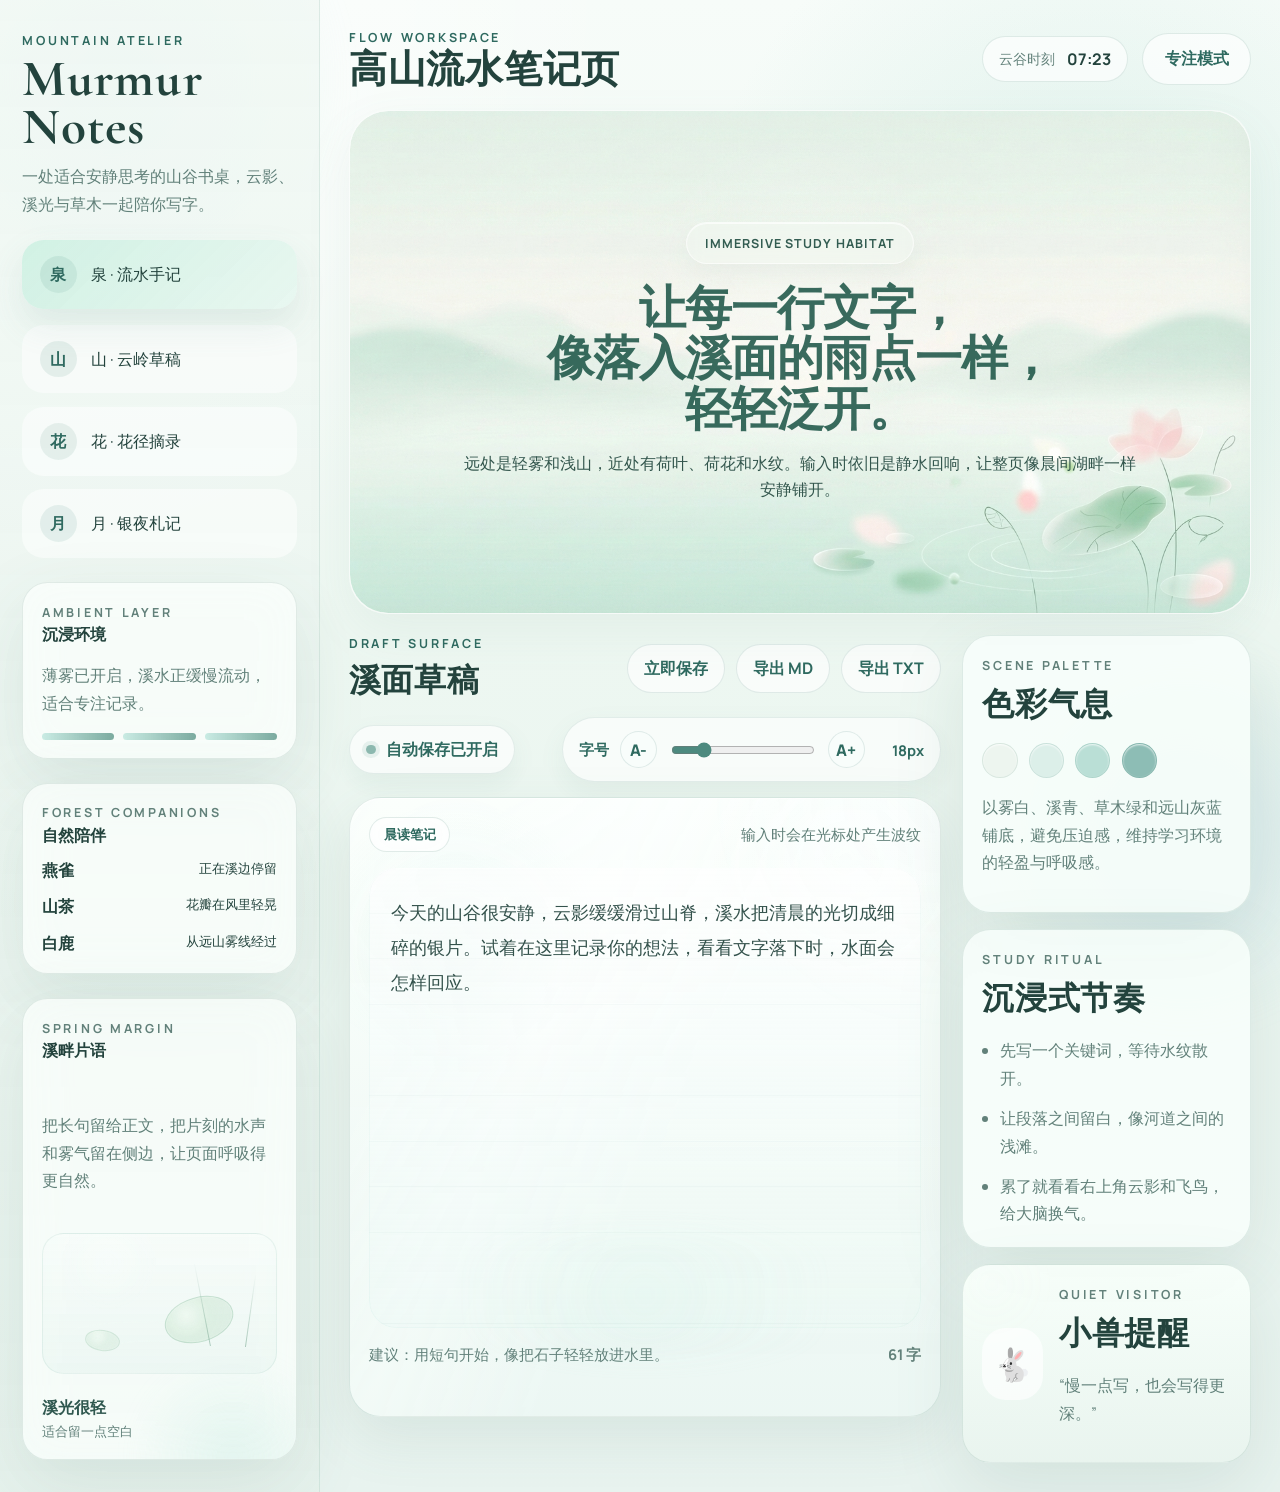
==== commit 92421de7: "Refine floral and lunar hero layouts" ====
--- a/index.html
+++ b/index.html
@@ -98,7 +98,7 @@
         </div>
       </header>
 
-      <section class="hero-panel hero-panel-image">
+      <section class="hero-panel hero-panel-image spring-hero-image">
         <img
           class="hero-reference-art"
           src="./index1.png"
--- a/styles.css
+++ b/styles.css
@@ -473,6 +473,10 @@
   line-height: 1.08;
   color: rgba(15, 74, 60, 0.82);
   text-shadow: 0 2px 14px rgba(255, 255, 255, 0.18);
+}
+
+.spring-hero-image .hero-copy h3 {
+  font-size: clamp(1.9rem, 3.65vw, 3.2rem);
 }
 
 .hero-panel-image .hero-copy h3 span {
@@ -1497,6 +1501,10 @@
     line-height: 1.12;
   }
 
+  .spring-hero-image .hero-copy h3 {
+    font-size: clamp(1.45rem, 5.9vw, 2.1rem);
+  }
+
   .hero-panel-image .hero-copy h3 span {
     white-space: normal;
   }
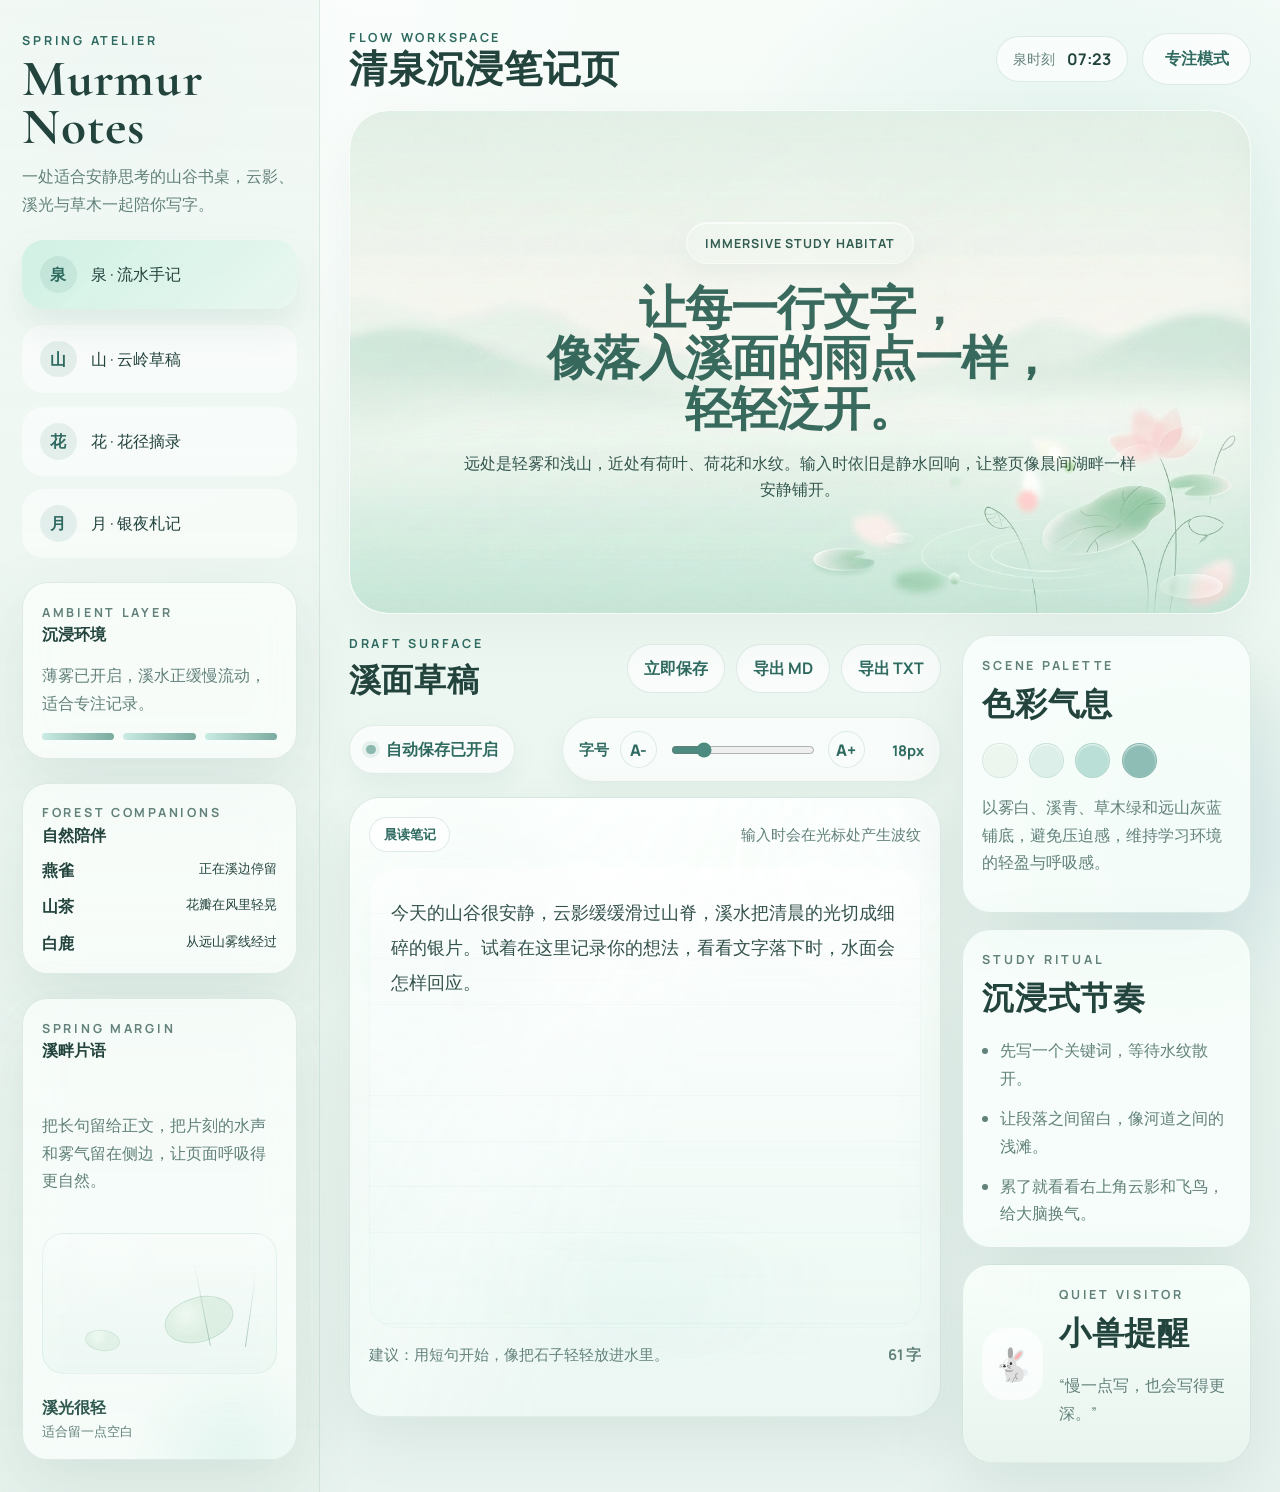
==== commit 9a473ddd: "Change some text" ====
--- a/index.html
+++ b/index.html
@@ -13,7 +13,7 @@
   <div class="app-shell">
     <aside class="sidebar">
       <div class="brand-block">
-        <p class="eyebrow">Mountain Atelier</p>
+        <p class="eyebrow">Spring Atelier</p>
         <h1>Murmur Notes</h1>
         <p class="brand-copy">一处适合安静思考的山谷书桌，云影、溪光与草木一起陪你写字。</p>
       </div>
@@ -87,11 +87,11 @@
       <header class="topbar">
         <div>
           <p class="eyebrow">Flow Workspace</p>
-          <h2>高山流水笔记页</h2>
+          <h2>清泉沉浸笔记页</h2>
         </div>
         <div class="topbar-actions">
           <div class="time-pill">
-            <span>云谷时刻</span>
+            <span>泉时刻</span>
             <strong id="clock">--:--</strong>
           </div>
           <button class="pill-button" type="button">专注模式</button>
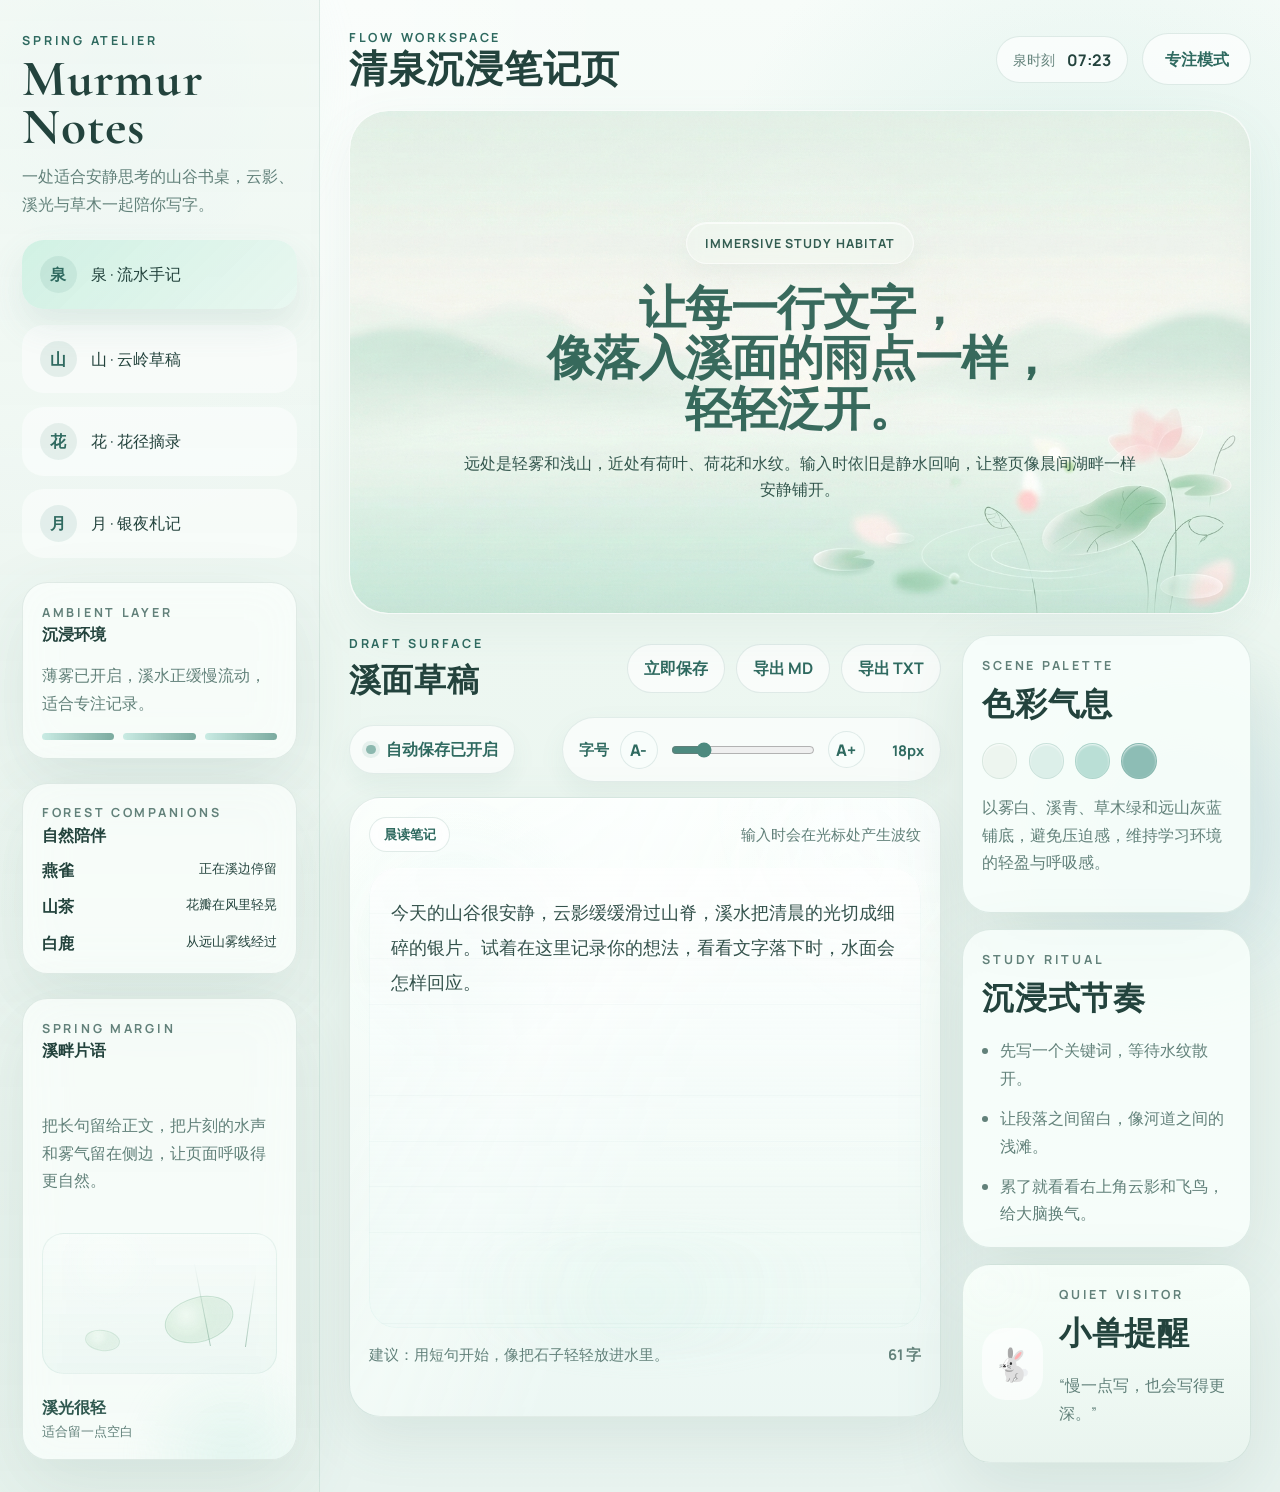
==== commit 3bb84b2a: "Integrate shared notes core across theme pages" ====
--- a/index.html
+++ b/index.html
@@ -252,6 +252,15 @@
     </main>
   </div>
 
+  <script src="./scripts/theme-config.js"></script>
+  <script src="./scripts/note-model.js"></script>
+  <script src="./scripts/storage-indexeddb.js"></script>
+  <script src="./scripts/storage-fallback.js"></script>
+  <script src="./scripts/notes-repository.js"></script>
+  <script src="./scripts/notes-migration.js"></script>
+  <script src="./scripts/app-init.js"></script>
+  <script src="./scripts/ui-save-state.js"></script>
+  <script src="./scripts/note-page-core.js"></script>
   <script src="./script.js"></script>
 </body>
 </html>
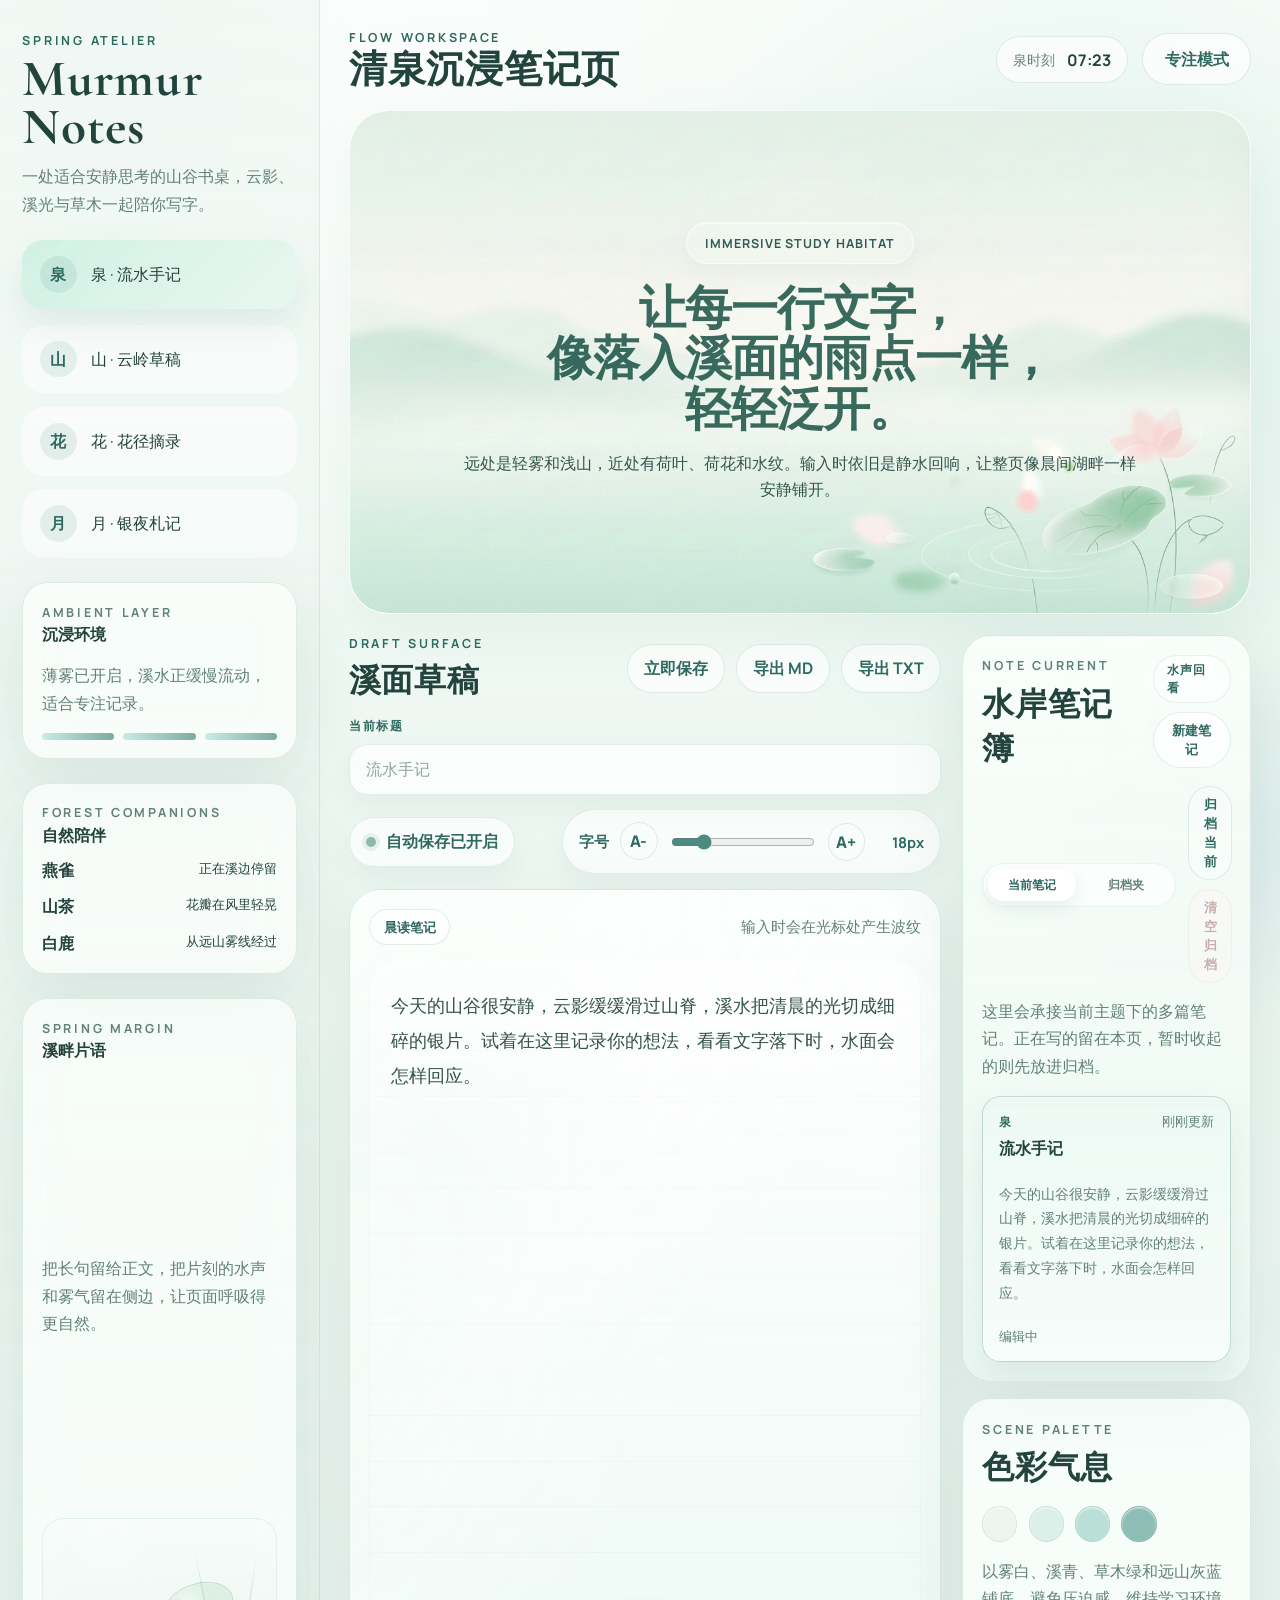
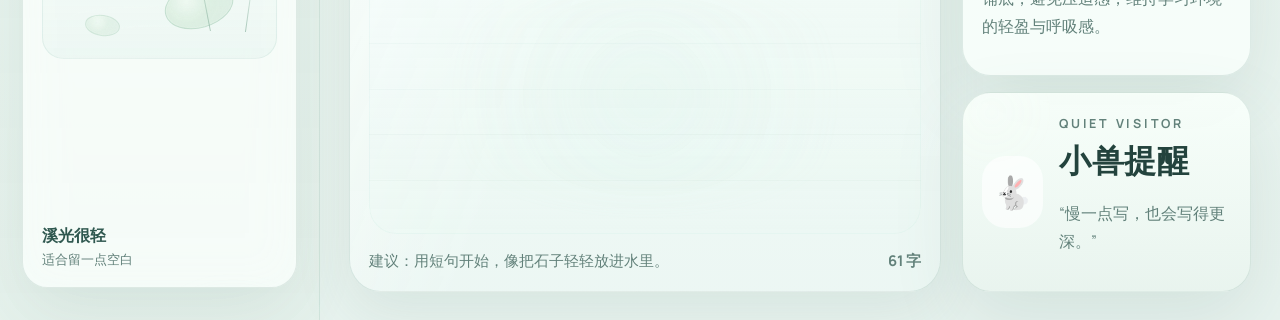
==== commit 7bf4cf2f: "Add archive management to note lists" ====
--- a/index.html
+++ b/index.html
@@ -170,6 +170,11 @@
             </div>
           </div>
 
+          <div class="note-title-bar">
+            <label class="note-title-label" for="noteTitleInput">当前标题</label>
+            <input class="note-title-input" id="noteTitleInput" type="text" maxlength="40" placeholder="流水手记">
+          </div>
+
           <div class="editor-controls" aria-label="编辑设置">
             <div class="workspace-meta">
               <div class="save-state" id="saveState" data-state="saved">
@@ -217,6 +222,37 @@
         </section>
 
         <aside class="insight-column">
+          <article class="floating-card note-hub-card">
+            <div class="note-hub-head">
+              <div>
+                <p class="eyebrow">Note Current</p>
+                <h3>水岸笔记簿</h3>
+              </div>
+              <div class="note-hub-actions">
+                <span class="note-hub-chip">水声回看</span>
+                <button class="note-hub-action" id="newNoteBtn" type="button">新建笔记</button>
+              </div>
+            </div>
+            <p class="note-hub-copy">这里会承接当前主题下的多篇笔记。先把它安放进页面，下一步再接入新建、切换和归档。</p>
+            <div class="note-hub-toolbar">
+              <div class="note-view-toggle" aria-label="笔记视图">
+                <button class="note-view-button is-active" id="activeViewBtn" type="button">当前笔记</button>
+                <button class="note-view-button" id="archivedViewBtn" type="button">归档夹</button>
+              </div>
+              <div class="note-hub-toolbar-actions">
+                <button class="note-hub-action note-hub-action-secondary" id="archiveNoteBtn" type="button">归档当前</button>
+                <button class="note-hub-action note-hub-action-danger" id="clearArchivedBtn" type="button">清空归档</button>
+              </div>
+            </div>
+            <p class="note-hub-copy">这里会承接当前主题下的多篇笔记。正在写的留在本页，暂时收起的则先放进归档。</p>
+            <div class="note-list-host" id="noteListHost">
+              <div class="note-list__empty" data-note-list-empty="true">
+                <strong class="note-list__empty-title">还没有更多笔记</strong>
+                <p class="note-list__empty-text">Day 4 接入交互后，这里会显示最近写过的草稿、水岸摘句和已恢复的本地记录。</p>
+              </div>
+            </div>
+          </article>
+
           <article class="floating-card palette-card">
             <p class="eyebrow">Scene Palette</p>
             <h3>色彩气息</h3>
@@ -229,16 +265,6 @@
             <p>以雾白、溪青、草木绿和远山灰蓝铺底，避免压迫感，维持学习环境的轻盈与呼吸感。</p>
           </article>
 
-          <article class="floating-card ritual-card">
-            <p class="eyebrow">Study Ritual</p>
-            <h3>沉浸式节奏</h3>
-            <ul>
-              <li>先写一个关键词，等待水纹散开。</li>
-              <li>让段落之间留白，像河道之间的浅滩。</li>
-              <li>累了就看看右上角云影和飞鸟，给大脑换气。</li>
-            </ul>
-          </article>
-
           <article class="floating-card creature-card">
             <div class="creature-mark" aria-hidden="true">🐇</div>
             <div>
@@ -260,6 +286,7 @@
   <script src="./scripts/notes-migration.js"></script>
   <script src="./scripts/app-init.js"></script>
   <script src="./scripts/ui-save-state.js"></script>
+  <script src="./scripts/ui-note-list.js"></script>
   <script src="./scripts/note-page-core.js"></script>
   <script src="./script.js"></script>
 </body>
--- a/styles.css
+++ b/styles.css
@@ -1007,11 +1007,17 @@
   grid-template-columns: minmax(0, 1.6fr) minmax(280px, 0.78fr);
   gap: 1.3rem;
   margin-top: 1.3rem;
+  align-items: stretch;
 }
 
 .editor-panel,
 .insight-column {
   min-width: 0;
+}
+
+.editor-panel {
+  display: flex;
+  flex-direction: column;
 }
 
 .panel-head {
@@ -1043,6 +1049,45 @@
   font: inherit;
   font-weight: 700;
   cursor: pointer;
+}
+
+.note-title-bar {
+  display: grid;
+  gap: 0.55rem;
+  margin-bottom: 0.9rem;
+}
+
+.note-title-label {
+  color: var(--accent-deep);
+  font-size: 0.78rem;
+  font-weight: 800;
+  letter-spacing: 0.14em;
+  text-transform: uppercase;
+}
+
+.note-title-input {
+  min-height: 3.2rem;
+  width: 100%;
+  padding: 0.85rem 1rem;
+  border: 1px solid rgba(88, 139, 128, 0.14);
+  border-radius: 1.15rem;
+  background: rgba(255, 255, 255, 0.7);
+  color: var(--text);
+  font: inherit;
+  font-size: 1rem;
+  box-shadow: 0 12px 26px rgba(91, 139, 125, 0.08);
+}
+
+.note-title-input::placeholder {
+  color: rgba(98, 129, 122, 0.7);
+}
+
+.note-title-input:focus {
+  outline: none;
+  border-color: rgba(88, 139, 128, 0.24);
+  box-shadow:
+    0 12px 26px rgba(91, 139, 125, 0.1),
+    0 0 0 5px rgba(143, 208, 196, 0.12);
 }
 
 .editor-controls {
@@ -1136,6 +1181,9 @@
 
 .editor-wrap {
   position: relative;
+  display: flex;
+  flex: 1;
+  flex-direction: column;
   overflow: hidden;
   border-radius: 2rem;
   padding: 1.2rem;
@@ -1216,6 +1264,7 @@
 .editor {
   position: relative;
   z-index: 2;
+  flex: 1;
   min-height: 460px;
   padding: 1.7rem 1.4rem 2rem;
   border-radius: 1.7rem;
@@ -1300,6 +1349,253 @@
   backdrop-filter: blur(18px);
 }
 
+.note-hub-card {
+  position: relative;
+  overflow: hidden;
+  background:
+    linear-gradient(180deg, rgba(249, 254, 250, 0.94), rgba(236, 248, 243, 0.9)),
+    radial-gradient(circle at 85% 12%, rgba(190, 229, 219, 0.24), transparent 24%);
+}
+
+.note-hub-card::before {
+  content: "";
+  position: absolute;
+  inset: auto -18% -22% auto;
+  width: 9rem;
+  height: 9rem;
+  border-radius: 50%;
+  background: radial-gradient(circle, rgba(175, 224, 211, 0.22), transparent 72%);
+  filter: blur(10px);
+  pointer-events: none;
+}
+
+.note-hub-head {
+  display: flex;
+  align-items: flex-start;
+  justify-content: space-between;
+  gap: 1rem;
+}
+
+.note-hub-actions {
+  display: grid;
+  justify-items: end;
+  gap: 0.55rem;
+}
+
+.note-hub-copy {
+  margin: 0.9rem 0 1rem;
+}
+
+.note-hub-card > .note-hub-copy:first-of-type {
+  display: none;
+}
+
+.note-hub-toolbar {
+  display: flex;
+  align-items: center;
+  justify-content: space-between;
+  gap: 0.8rem;
+  margin: 0.95rem 0 0.85rem;
+}
+
+.note-hub-toolbar-actions {
+  display: inline-flex;
+  flex-wrap: wrap;
+  justify-content: flex-end;
+  gap: 0.55rem;
+}
+
+.note-view-toggle {
+  display: inline-flex;
+  align-items: center;
+  gap: 0.35rem;
+  padding: 0.3rem;
+  border-radius: 999px;
+  background: rgba(255, 255, 255, 0.58);
+  border: 1px solid rgba(92, 146, 132, 0.1);
+}
+
+.note-view-button {
+  min-height: 2rem;
+  min-width: 5.5rem;
+  padding: 0.35rem 0.8rem;
+  border: 0;
+  border-radius: 999px;
+  background: transparent;
+  color: var(--muted);
+  font: inherit;
+  font-size: 0.78rem;
+  font-weight: 700;
+  white-space: nowrap;
+  cursor: pointer;
+  transition: background 220ms ease, color 220ms ease, box-shadow 220ms ease;
+}
+
+.note-view-button.is-active {
+  background: rgba(255, 255, 255, 0.92);
+  color: var(--accent-deep);
+  box-shadow: 0 8px 18px rgba(87, 138, 124, 0.12);
+}
+
+.note-hub-chip {
+  display: inline-flex;
+  align-items: center;
+  min-height: 2rem;
+  padding: 0.3rem 0.8rem;
+  border-radius: 999px;
+  border: 1px solid rgba(92, 146, 132, 0.14);
+  background: rgba(255, 255, 255, 0.62);
+  color: var(--accent-deep);
+  font-size: 0.78rem;
+  font-weight: 700;
+  letter-spacing: 0.08em;
+}
+
+.note-hub-action {
+  min-height: 2.2rem;
+  padding: 0.5rem 0.9rem;
+  border: 1px solid rgba(92, 146, 132, 0.16);
+  border-radius: 999px;
+  background: rgba(255, 255, 255, 0.82);
+  color: var(--accent-deep);
+  font: inherit;
+  font-size: 0.84rem;
+  font-weight: 700;
+  cursor: pointer;
+  transition: transform 220ms ease, box-shadow 220ms ease, border-color 220ms ease;
+}
+
+.note-hub-action:hover {
+  transform: translateY(-1px);
+  border-color: rgba(79, 137, 123, 0.24);
+  box-shadow: 0 10px 20px rgba(87, 138, 124, 0.12);
+}
+
+.note-hub-action:disabled {
+  opacity: 0.45;
+  cursor: default;
+  transform: none;
+  box-shadow: none;
+}
+
+.note-hub-action-secondary {
+  background: rgba(248, 253, 250, 0.78);
+}
+
+.note-hub-action-danger {
+  border-color: rgba(176, 107, 107, 0.18);
+  color: #925050;
+  background: rgba(255, 245, 245, 0.82);
+}
+
+.note-list-host {
+  position: relative;
+  z-index: 1;
+}
+
+.note-list {
+  display: grid;
+  gap: 0.75rem;
+}
+
+.note-list__item {
+  width: 100%;
+  display: grid;
+  gap: 0.45rem;
+  padding: 0.95rem 1rem;
+  border: 1px solid rgba(95, 149, 136, 0.12);
+  border-radius: 1.15rem;
+  background: rgba(255, 255, 255, 0.66);
+  color: var(--text);
+  text-align: left;
+  cursor: pointer;
+  transition: transform 220ms ease, border-color 220ms ease, background 220ms ease, box-shadow 220ms ease;
+}
+
+.note-list__item:hover {
+  transform: translateY(-2px);
+  border-color: rgba(79, 137, 123, 0.2);
+  background: rgba(252, 255, 253, 0.9);
+  box-shadow: 0 14px 28px rgba(87, 138, 124, 0.1);
+}
+
+.note-list__item.is-active {
+  border-color: rgba(79, 137, 123, 0.3);
+  background: linear-gradient(180deg, rgba(237, 249, 244, 0.96), rgba(247, 253, 250, 0.92));
+  box-shadow: 0 16px 30px rgba(87, 138, 124, 0.12);
+}
+
+.note-list__item.is-archived {
+  opacity: 0.82;
+}
+
+.note-list__item.is-clickable {
+  cursor: pointer;
+}
+
+.note-list__meta,
+.note-list__status {
+  display: flex;
+  align-items: center;
+  justify-content: space-between;
+  gap: 0.75rem;
+}
+
+.note-list__theme,
+.note-list__time,
+.note-list__status,
+.note-list__excerpt,
+.note-list__empty-text {
+  color: var(--muted);
+}
+
+.note-list__theme {
+  font-size: 0.76rem;
+  font-weight: 800;
+  letter-spacing: 0.12em;
+  text-transform: uppercase;
+  color: var(--accent-deep);
+}
+
+.note-list__time,
+.note-list__status {
+  font-size: 0.8rem;
+}
+
+.note-list__item-action {
+  min-height: 1.9rem;
+  padding: 0.35rem 0.8rem;
+  border: 1px solid rgba(79, 137, 123, 0.18);
+  border-radius: 999px;
+  background: rgba(255, 255, 255, 0.78);
+  color: var(--accent-deep);
+  font: inherit;
+  font-size: 0.76rem;
+  font-weight: 700;
+  cursor: pointer;
+}
+
+.note-list__title,
+.note-list__empty-title {
+  font-size: 1rem;
+  line-height: 1.35;
+}
+
+.note-list__excerpt,
+.note-list__empty-text {
+  font-size: 0.9rem;
+  line-height: 1.6;
+}
+
+.note-list__empty {
+  display: grid;
+  gap: 0.45rem;
+  padding: 1.05rem 1rem;
+  border: 1px dashed rgba(95, 149, 136, 0.18);
+  border-radius: 1.2rem;
+  background: rgba(255, 255, 255, 0.48);
+}
+
 .swatches {
   display: flex;
   gap: 0.7rem;
@@ -1587,6 +1883,30 @@
     border-radius: 1.2rem;
   }
 
+  .note-hub-head {
+    flex-direction: column;
+    align-items: flex-start;
+  }
+
+  .note-hub-actions {
+    width: 100%;
+    justify-items: start;
+  }
+
+  .note-hub-toolbar {
+    flex-direction: column;
+    align-items: stretch;
+  }
+
+  .note-hub-toolbar-actions {
+    justify-content: flex-start;
+  }
+
+  .note-view-toggle {
+    width: 100%;
+    justify-content: space-between;
+  }
+
   .size-slider {
     width: 100%;
   }
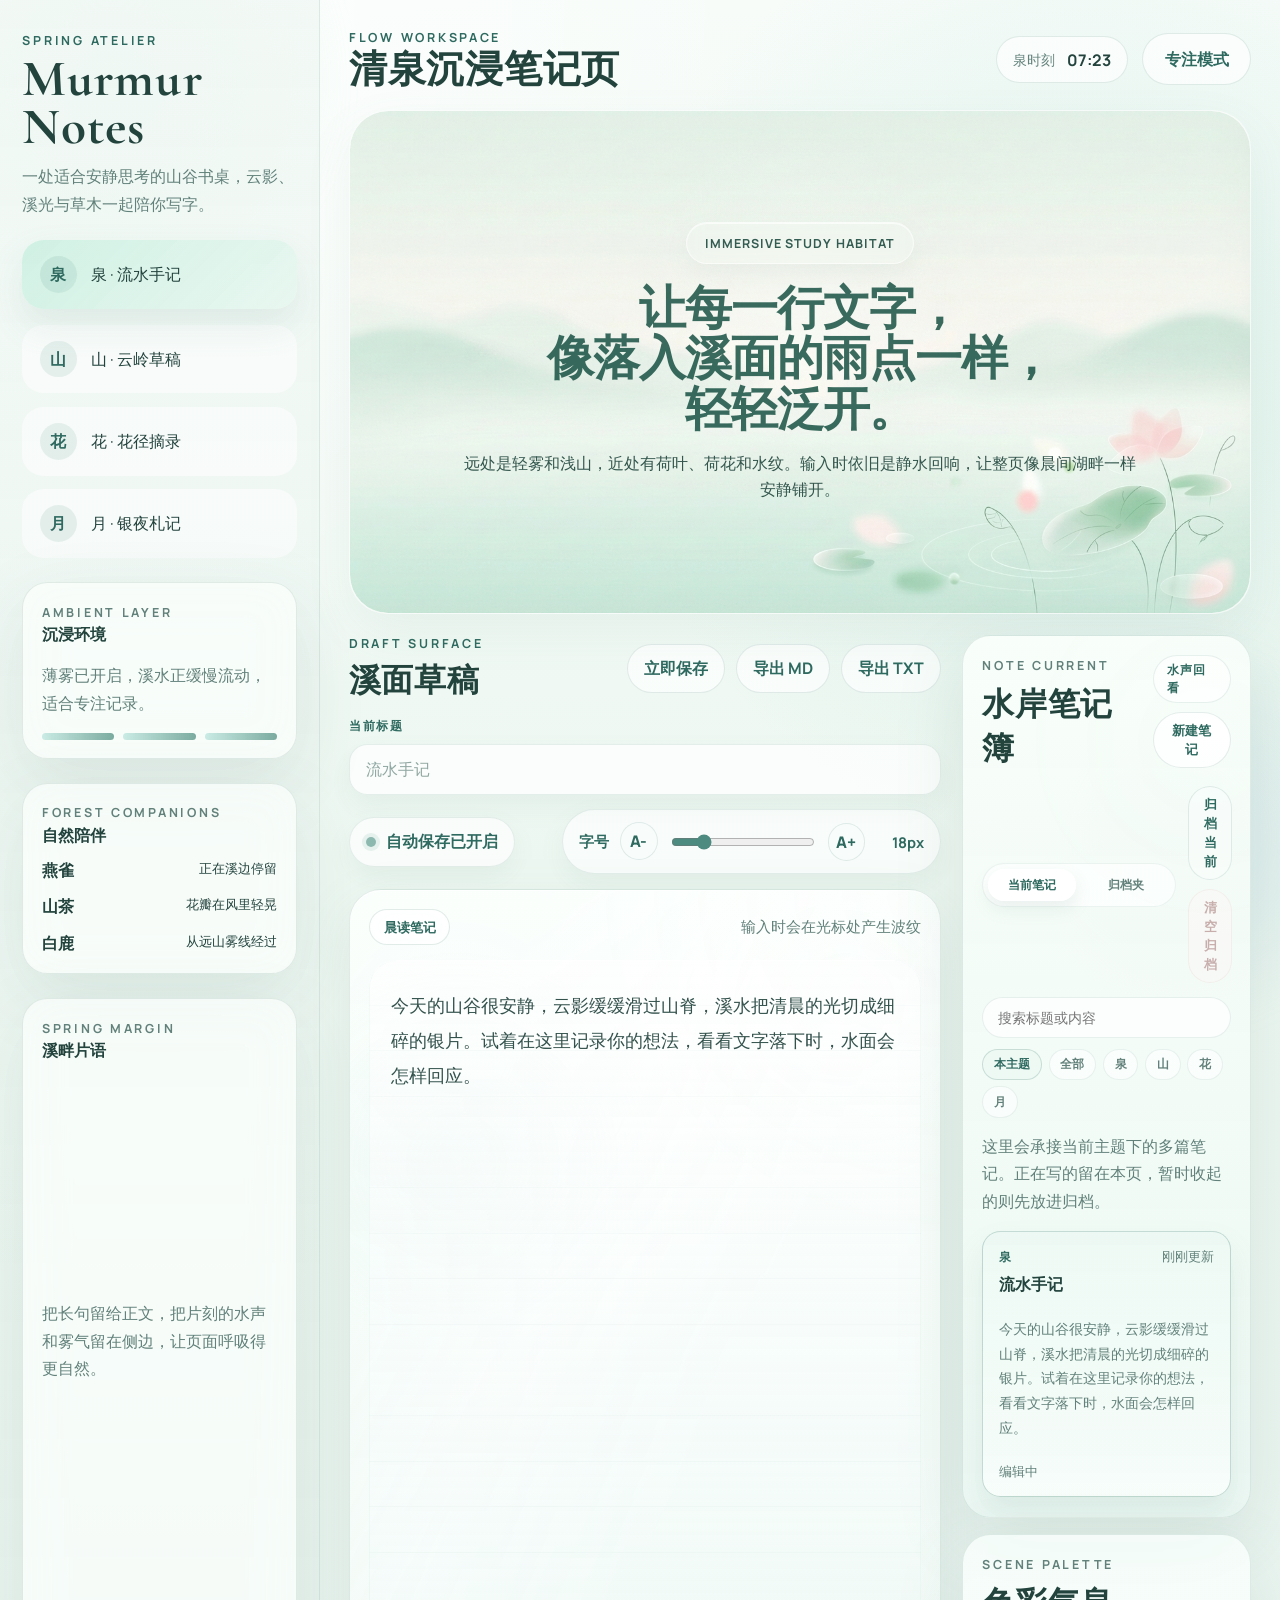
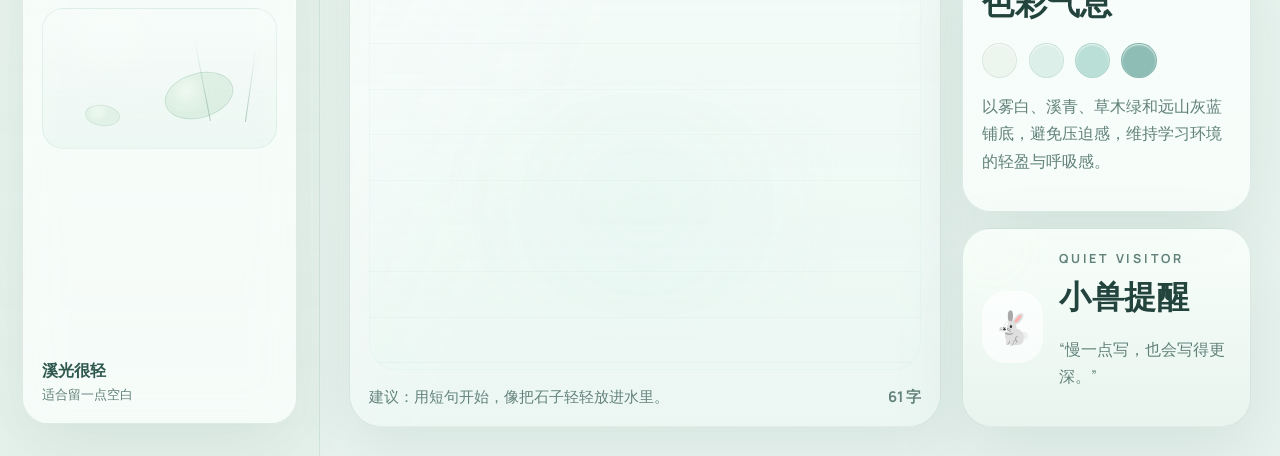
==== commit 0cedc1dc: "Add note search and theme filters" ====
--- a/index.html
+++ b/index.html
@@ -244,6 +244,17 @@
                 <button class="note-hub-action note-hub-action-danger" id="clearArchivedBtn" type="button">清空归档</button>
               </div>
             </div>
+            <div class="note-hub-search">
+              <input class="note-search-input" id="noteSearchInput" type="search" placeholder="搜索标题或内容" autocomplete="off" aria-label="搜索笔记">
+              <div class="note-theme-filter" aria-label="主题筛选">
+                <button class="note-theme-filter__button is-active" type="button" data-theme-filter="current">本主题</button>
+                <button class="note-theme-filter__button" type="button" data-theme-filter="all">全部</button>
+                <button class="note-theme-filter__button" type="button" data-theme-filter="spring">泉</button>
+                <button class="note-theme-filter__button" type="button" data-theme-filter="mountain">山</button>
+                <button class="note-theme-filter__button" type="button" data-theme-filter="flower">花</button>
+                <button class="note-theme-filter__button" type="button" data-theme-filter="moon">月</button>
+              </div>
+            </div>
             <p class="note-hub-copy">这里会承接当前主题下的多篇笔记。正在写的留在本页，暂时收起的则先放进归档。</p>
             <div class="note-list-host" id="noteListHost">
               <div class="note-list__empty" data-note-list-empty="true">
@@ -287,6 +298,7 @@
   <script src="./scripts/app-init.js"></script>
   <script src="./scripts/ui-save-state.js"></script>
   <script src="./scripts/ui-note-list.js"></script>
+  <script src="./scripts/notes-search.js"></script>
   <script src="./scripts/note-page-core.js"></script>
   <script src="./script.js"></script>
 </body>
--- a/styles.css
+++ b/styles.css
@@ -1405,6 +1405,59 @@
   gap: 0.55rem;
 }
 
+.note-hub-search {
+  display: grid;
+  gap: 0.7rem;
+  margin: 0.35rem 0 0.95rem;
+}
+
+.note-search-input {
+  width: 100%;
+  min-height: 2.45rem;
+  padding: 0.62rem 0.9rem;
+  border: 1px solid rgba(92, 146, 132, 0.14);
+  border-radius: 999px;
+  background: rgba(255, 255, 255, 0.72);
+  color: var(--text);
+  font: inherit;
+  font-size: 0.88rem;
+  outline: none;
+  transition: border-color 220ms ease, box-shadow 220ms ease, background 220ms ease;
+}
+
+.note-search-input:focus {
+  border-color: rgba(79, 137, 123, 0.34);
+  background: rgba(255, 255, 255, 0.92);
+  box-shadow: 0 0 0 4px rgba(135, 186, 172, 0.14);
+}
+
+.note-theme-filter {
+  display: flex;
+  flex-wrap: wrap;
+  gap: 0.4rem;
+}
+
+.note-theme-filter__button {
+  min-height: 1.95rem;
+  padding: 0.32rem 0.68rem;
+  border: 1px solid rgba(92, 146, 132, 0.12);
+  border-radius: 999px;
+  background: rgba(255, 255, 255, 0.5);
+  color: var(--muted);
+  font: inherit;
+  font-size: 0.74rem;
+  font-weight: 800;
+  white-space: nowrap;
+  cursor: pointer;
+  transition: background 220ms ease, color 220ms ease, border-color 220ms ease;
+}
+
+.note-theme-filter__button.is-active {
+  border-color: rgba(79, 137, 123, 0.24);
+  background: rgba(237, 249, 244, 0.94);
+  color: var(--accent-deep);
+}
+
 .note-view-toggle {
   display: inline-flex;
   align-items: center;
